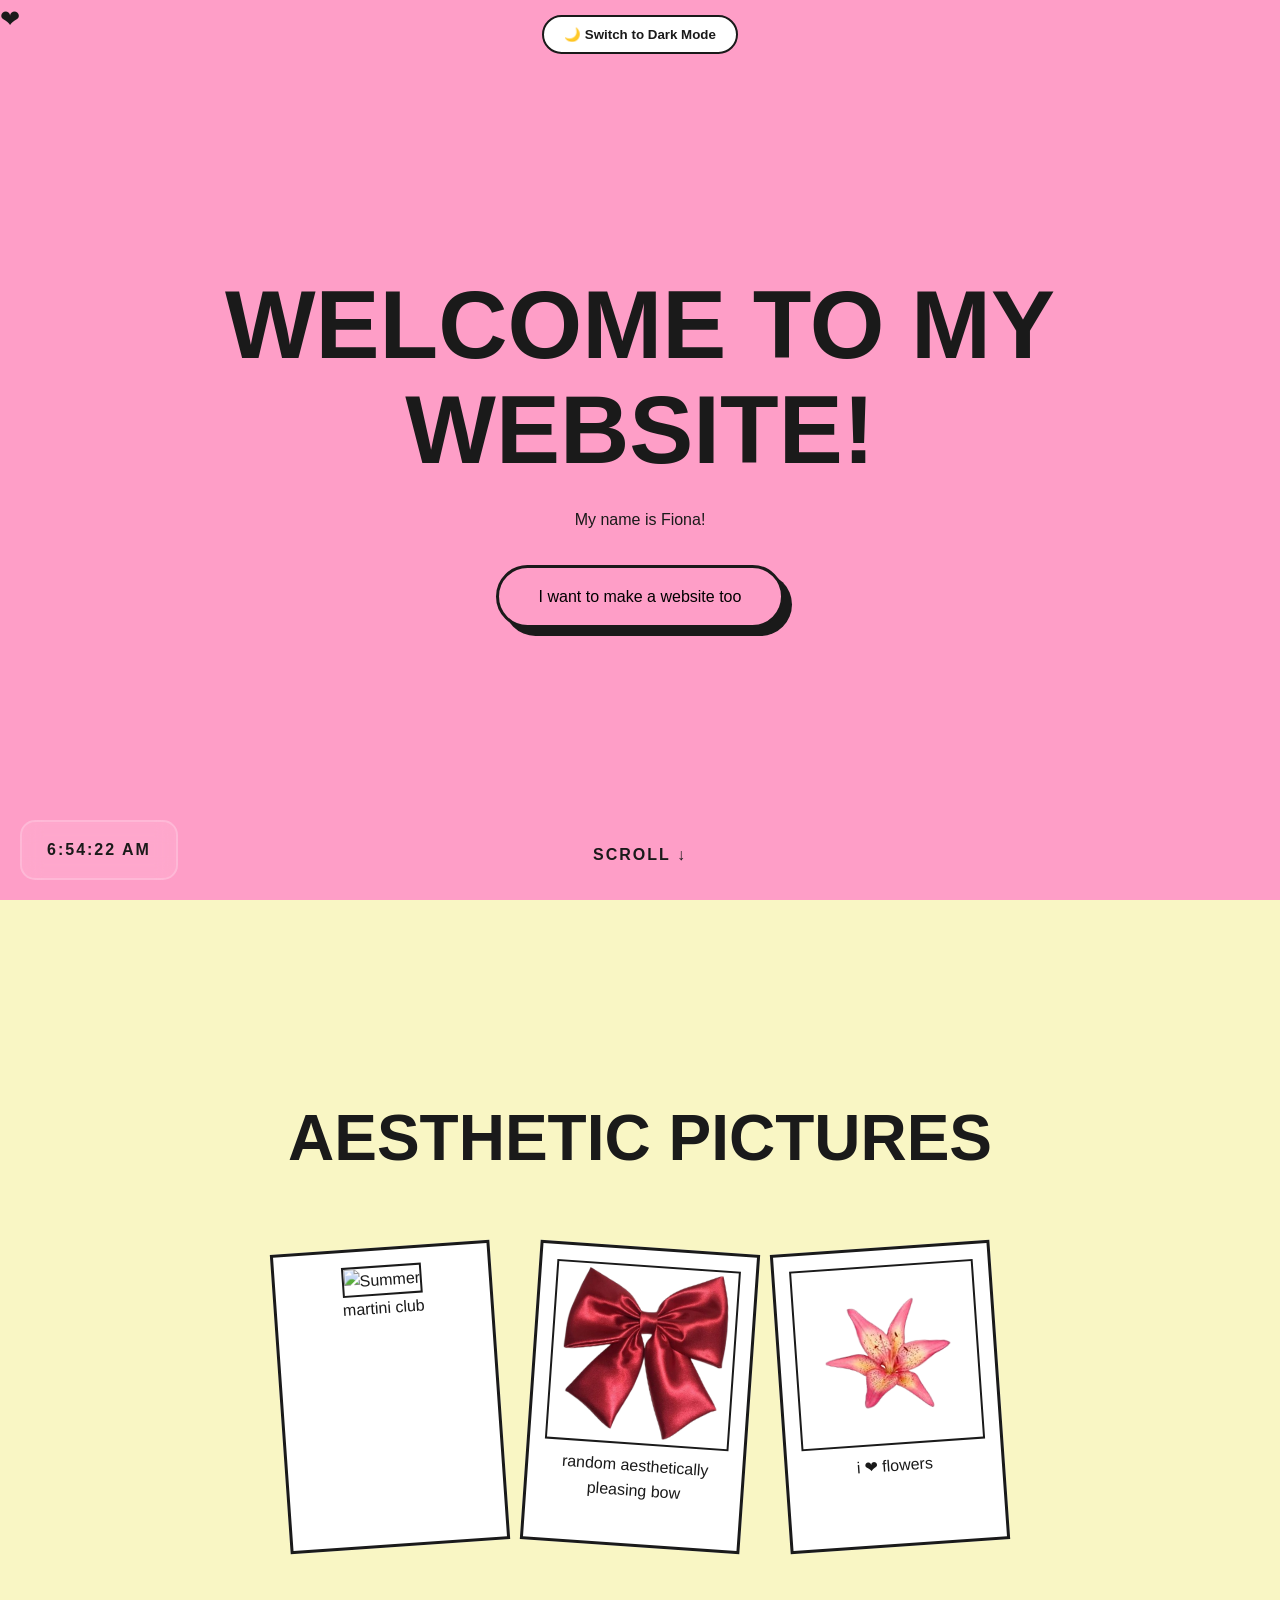
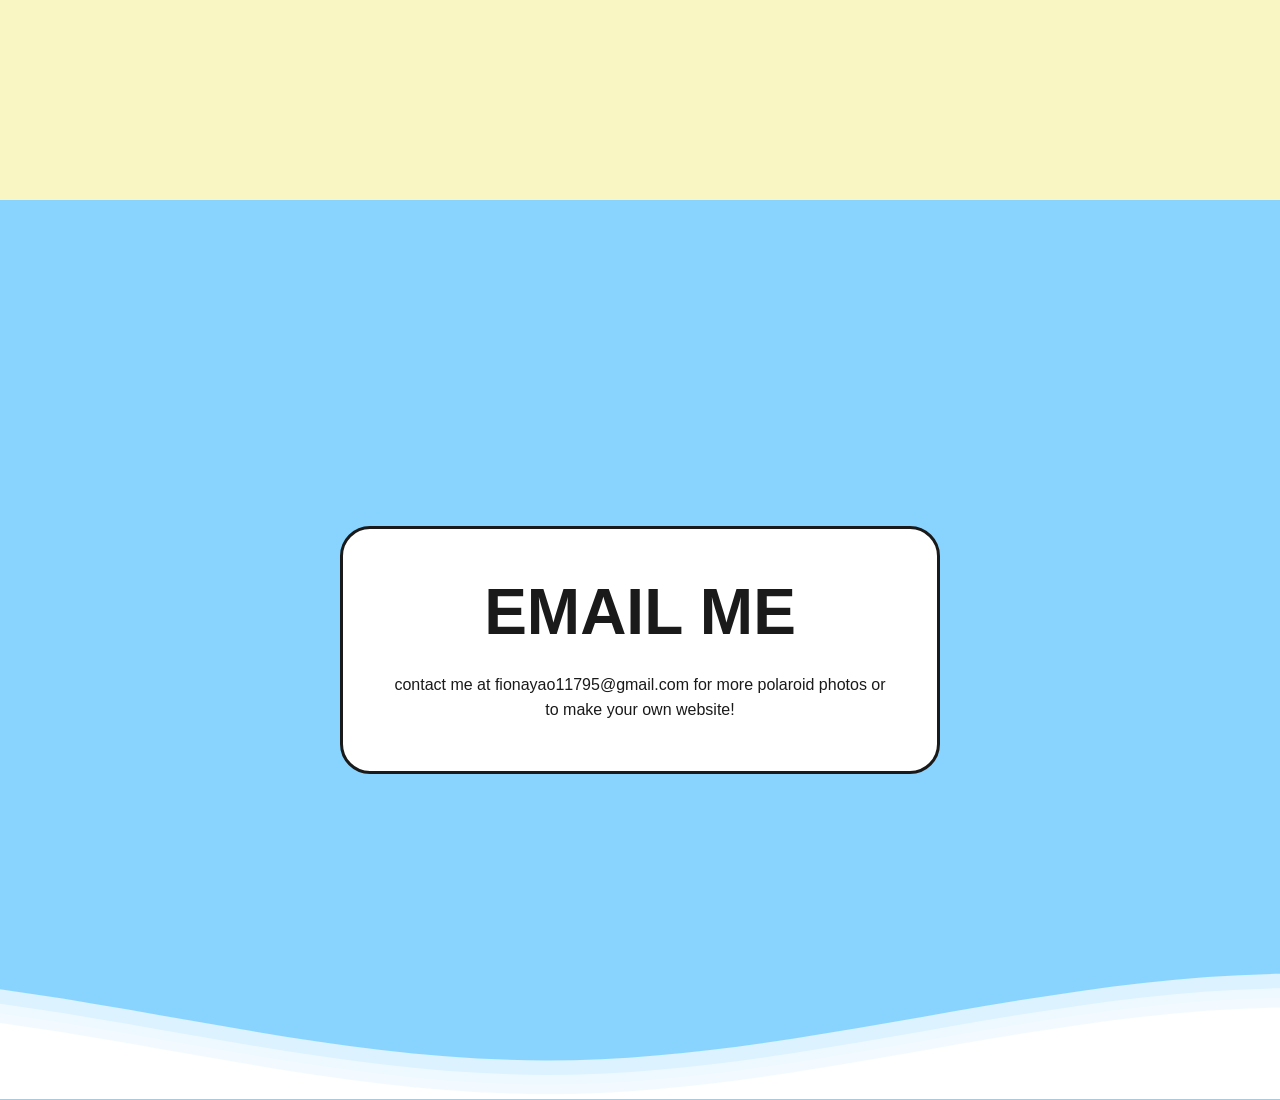
==== index.html @ d12f034b "Update index.html" ====
<!DOCTYPE html>
<html lang="en">
<head>
    <meta charset="UTF-8">
    <title>Fiona's Website</title>
    <link rel="stylesheet" href="style.css">
    <link rel="icon" type="image/png" href="red_bow_nobg.png">
    <style>
    </style>
</head>
<body>
    <div id="heart-cursor">❤︎</div>
    <div class="theme-switch-wrapper">
    <button id="theme-toggle" class="theme-btn">🌙 Switch to Dark Mode</button>
    </div>
    <div id="digital-clock" class="glass-widget">00:00:00</div>
    <section class="bg-pink">
        <h1>Welcome to my website!</h1>
        <p>My name is Fiona!</p>
        <a href="#next" class="btn" style="font-family: Verdana, Geneva, Tahoma, sans-serif;color: black;">I want to make a website too</a>
        <div class="scroll-hint">SCROLL ↓</div>
    </section>
    <section>
        <h2>aesthetic pictures</h2>
      <div class="gallery-container">
    <!-- Polaroid 1 -->
    <div class="polaroid tilt-left">
        <img src="martini.png" alt="Summer">
        <p class="caption">martini club</p>
    </div>

    <!-- Polaroid 2 -->
    <div class="polaroid tilt-right">
        <img src="red_bow_nobg.png" alt="Sky">
        <p class="caption">random aesthetically pleasing bow</p>
    </div>

    <!-- Polaroid 3 -->
    <div class="polaroid tilt-left">
        <img src="flower.png" alt="Blue">
        <p class="caption">i ❤︎ flowers</p>
    </div>
</div>
    </section>

    <section id="next" class="bg-sky">
        <div class="floating-box">
            <h2>Email me</h2>
            <p>contact me at fionayao11795@gmail.com for more polaroid photos or to make your own website!</p>
        </div>

        <div class="ocean">
  <svg class="waves" xmlns="http://www.w3.org" viewBox="0 24 150 28" preserveAspectRatio="none" shape-rendering="auto">
    <defs>
      <path id="gentle-wave" d="M-160 44c30 0 58-18 88-18s 58 18 88 18 58-18 88-18 58 18 88 18 v44h-352z" />
    </defs>
    <g class="parallax">
      <use href="#gentle-wave" x="48" y="0" fill="rgba(255,255,255,0.7" />
      <use href="#gentle-wave" x="48" y="3" fill="rgba(255,255,255,0.5)" />
      <use href="#gentle-wave" x="48" y="5" fill="rgba(255,255,255,0.3)" />
      <use href="#gentle-wave" x="48" y="7" fill="#fff" />
    </g>
  </svg>
</div>


    <script>
    const toggleBtn = document.getElementById('theme-toggle');
const body = document.body;

toggleBtn.addEventListener('click', () => {
    body.classList.toggle('dark-mode');
    
    // Update button text based on mode
    if (body.classList.contains('dark-mode')) {
        toggleBtn.innerText = "☀️ Switch to Light Mode";
    } else {
        toggleBtn.innerText = "🌙 Switch to Dark Mode";
    }
});
setInterval(() => {
    document.getElementById('digital-clock').innerText = new Date().toLocaleTimeString();
}, 1000);

const heart = document.getElementById('heart-cursor');

    document.addEventListener('mousemove', (e) => {
        // We subtract 12 (half of the 24px font size) to center it exactly
        heart.style.transform = `translate(${e.clientX - 12}px, ${e.clientY - 12}px)`;
    });

    // Optional: Make it react to buttons
    document.querySelectorAll('button, a, .btn').forEach(elem => {
        elem.addEventListener('mouseenter', () => heart.classList.add('heart-grow'));
        elem.addEventListener('mouseleave', () => heart.classList.remove('heart-grow'));
    });
    // Add this inside your existing <script>
document.querySelectorAll('.polaroid').forEach(item => {
    item.addEventListener('mouseenter', () => heart.style.fontSize = "40px");
    item.addEventListener('mouseleave', () => heart.style.fontSize = "24px");
});
    </script>
</body>
</html>
---- style.css ----
/* 1. FIXED FONT IMPORT */
@import url('https://fonts.googleapis.com');

/* 2. VARIABLES & DARK MODE LOGIC */
:root {
    --bg-color: #F9F6C4;
    --text-color: #1a1a1a;
    --card-bg: #ffffff;
    --pink-bg: #FE9EC7; /* Pink for Light Mode */
    --sky-bg: #89D4FF;
    --blue-bg: #44ACFF;
    --dark: #1a1a1a;
}

body.dark-mode {
    --bg-color: #1a1a1a;
    --text-color: #F9F6C4;
    --card-bg: #2d2d2d;
    --pink-bg: #8c4a65; /* Darker Pink for Dark Mode */
    --sky-bg: #3b5d70;  /* Darker Sky for Dark Mode */
    --blue-bg: #1e4a6e;
    --dark: #F9F6C4;
}


/* 3. RESET & BASE */
* {
    margin: 0;
    padding: 0;
    box-sizing: border-box;
}

html {
    scroll-behavior: smooth;
}

body {
    background-color: var(--bg-color);
    color: var(--text-color);
    font-family: 'DM Sans', sans-serif;
    line-height: 1.6;
    text-align: center;
    transition: background-color 0.3s, color 0.3s;
}

/* 4. THEME TOGGLE UI (Top of page)*/ 
.theme-switch-wrapper {
    position: fixed;
    top: 0;
    width: 100%;
    padding: 15px;
    z-index: 1000;
    display: flex;
    justify-content: center;
}

.theme-btn {
    padding: 10px 20px;
    cursor: pointer;
    border-radius: 50px;
    border: 2px solid var(--dark);
    background: var(--card-bg);
    color: var(--text-color);
    font-family: 'DM Sans', sans-serif;
    font-weight: bold;
    transition: 0.3s;
}

/* 5. HEADINGS */
h1, h2, h3 {
    font-family: 'Climate Crisis', sans-serif;
    text-transform: uppercase;
    color: var(--blue);
    margin-bottom: 1.5rem;
    line-height: 1.1;
}

h1 { font-size: clamp(3rem, 10vw, 6rem); }
h2 { font-size: clamp(2rem, 6vw, 4rem); color: var(--pink); }

/* 6. THE BUTTON (Your Original Styling) */
.btn {
    display: inline-block;
    margin-top: 2rem;
    padding: 1rem 2.5rem;
    font-family: 'Climate Crisis', sans-serif;
    background-color: var(--pink-bg);
    color: white;
    text-decoration: none;
    border-radius: 50px;
    border: 3px solid var(--dark); /* Linked to theme */
    box-shadow: 8px 8px 0px var(--dark); /* Linked to theme */
    transition: all 0.3s cubic-bezier(0.175, 0.885, 0.32, 1.275);
    cursor: pointer;
}

.btn:hover {
    transform: scale(1.1) rotate(-3deg);
    background-color: var(--sky-bg);
    box-shadow: 12px 12px 0px var(--dark);
    color: var(--text-color);
}

/* 7. LAYOUT & EFFECTS */
section {
    min-height: 100vh;
    display: flex;
    flex-direction: column;
    justify-content: center;
    align-items: center;
    padding: 2rem;
    position: relative;
    background-color: var(--bg-color); /* Default */
    transition: background-color 0.3s;
}

/* Specific Section Colors that respond to Dark Mode */
.bg-pink { background-color: var(--pink-bg); }
.bg-sky  { background-color: var(--sky-bg); }
.bg-blue { background-color: var(--blue-bg); color: white; }
@keyframes float {
    0%, 100% { transform: translateY(0px); }
    50% { transform: translateY(-20px); }
}

.floating-box {
    background: var(--card-bg);
    padding: 3rem;
    border-radius: 30px;
    box-shadow: 20px 20px 0px var(--blue);
    border: 3px solid var(--dark);
    max-width: 600px;
    animation: float 4s ease-in-out infinite;
}

.scroll-hint {
    position: absolute;
    bottom: 2rem;
    font-family: 'DM Sans', sans-serif;
    font-weight: 900;
    letter-spacing: 2px;
    color: var(--text-color);
    animation: bounce 2s infinite;
}

@keyframes bounce {
    0%, 20%, 50%, 80%, 100% { transform: translateY(0); }
    40% { transform: translateY(-10px); }
}

/* Container for the waves */
.ocean {
  width: 100%;
  position: absolute;
  bottom: 0;
  left: 0;
  background: transparent;
}

.waves {
  position: relative;
  width: 100%;
  height: 15vh; /* Height of the wave line */
  margin-bottom: -7px; /* Fixes tiny gaps at the bottom */
  min-height: 100px;
  max-height: 150px;
}

/* Animation for the wave layers */
.parallax > use {
  animation: move-forever 25s cubic-bezier(.55,.5,.45,.5) infinite;
}

/* Different speeds for each layer */
.parallax > use:nth-child(1) { animation-delay: -2s; animation-duration: 7s; }
.parallax > use:nth-child(2) { animation-delay: -3s; animation-duration: 10s; }
.parallax > use:nth-child(3) { animation-delay: -4s; animation-duration: 13s; }
.parallax > use:nth-child(4) { animation-delay: -5s; animation-duration: 20s; }

@keyframes move-forever {
  0% { transform: translate3d(-90px, 0, 0); }
  100% { transform: translate3d(85px, 0, 0); }
}

/* DARK MODE FIX: Make the water match your theme background */
body.dark-mode .parallax > use:nth-child(4) {
  fill: var(--bg-color); /* The solid bottom wave matches the background */
}
body.dark-mode .parallax > use:nth-child(1),
body.dark-mode .parallax > use:nth-child(2),
body.dark-mode .parallax > use:nth-child(3) {
  fill: rgba(255, 255, 255, 0.1); /* Subtle highlights in dark mode */
}

/* This container must wrap your whole page content or be a sibling to your sections */
.scroll-track {
    position: absolute;
    top: 0;
    right: 30px; /* Distance from the right edge */
    height: 100%; /* Matches total height of all sections */
    width: 60px;
    pointer-events: none; /* Allows clicking things behind the track */
}
@keyframes glow-pulse {
    0% { text-shadow: 0 0 5px var(--glow-color); }
    50% { text-shadow: 0 0 20px var(--glow-color), 0 0 30px var(--glow-color); }
    100% { text-shadow: 0 0 5px var(--glow-color); }
}
.glass-widget {
    position: fixed;
    bottom: 20px;
    left: 20px;
    padding: 15px 25px;
    background: rgba(255, 255, 255, 0.1);
    backdrop-filter: blur(10px);
    border: 2px solid rgba(255, 255, 255, 0.2);
    border-radius: 15px;
    font-family: 'DM Sans', sans-serif;
    font-weight: bold;
    color: var(--text-color);
    letter-spacing: 2px;
    z-index: 1000;
}

#heart-cursor {
    position: fixed;
    top: 0;
    left: 0;
    font-size: 24px; /* Adjust size here */
    pointer-events: none; /* Crucial: allows clicking through the heart */
    z-index: 999999;
    user-select: none;
    /* This makes the movement feel "buttery" smooth */
    transition: transform 0.1s linear; 
    display: flex;
    justify-content: center;
    align-items: center;
}

/* Optional: Make the heart grow when hovering over any button or link */
.heart-grow {
    transform: scale(2);
    filter: drop-shadow(0 0 10px var(--pink));
}

/* Container to align them side-by-side */
.gallery-container {
    display: flex;
    flex-wrap: wrap; /* Allows them to wrap to the next line on mobile */
    justify-content: center;
    gap: 30px; /* Space between photos */
    padding: 50px;
}

.polaroid {
    background: white;
    padding: 15px 15px 40px 15px;
    border: 3px solid var(--dark);
    box-shadow: 10px 10px 0px var(--pink);
    transition: 0.3s cubic-bezier(0.175, 0.885, 0.32, 1.275);
    width: 220px; /* Adjusted size to fit more */
}

/* Different tilts for variety */
.tilt-left { transform: rotate(-4deg); }
.tilt-right { transform: rotate(4deg); }

.polaroid:hover {
    transform: rotate(0deg) scale(1.1); /* Straightens and grows */
    box-shadow: 15px 15px 0px var(--sky);
    z-index: 10; /* Brings the hovered one to the front */
}

.polaroid img { 
    width: 100%; 
    height: 180px; 
    object-fit: cover; /* Keeps images from looking squished */
    border: 2px solid var(--dark); 
}
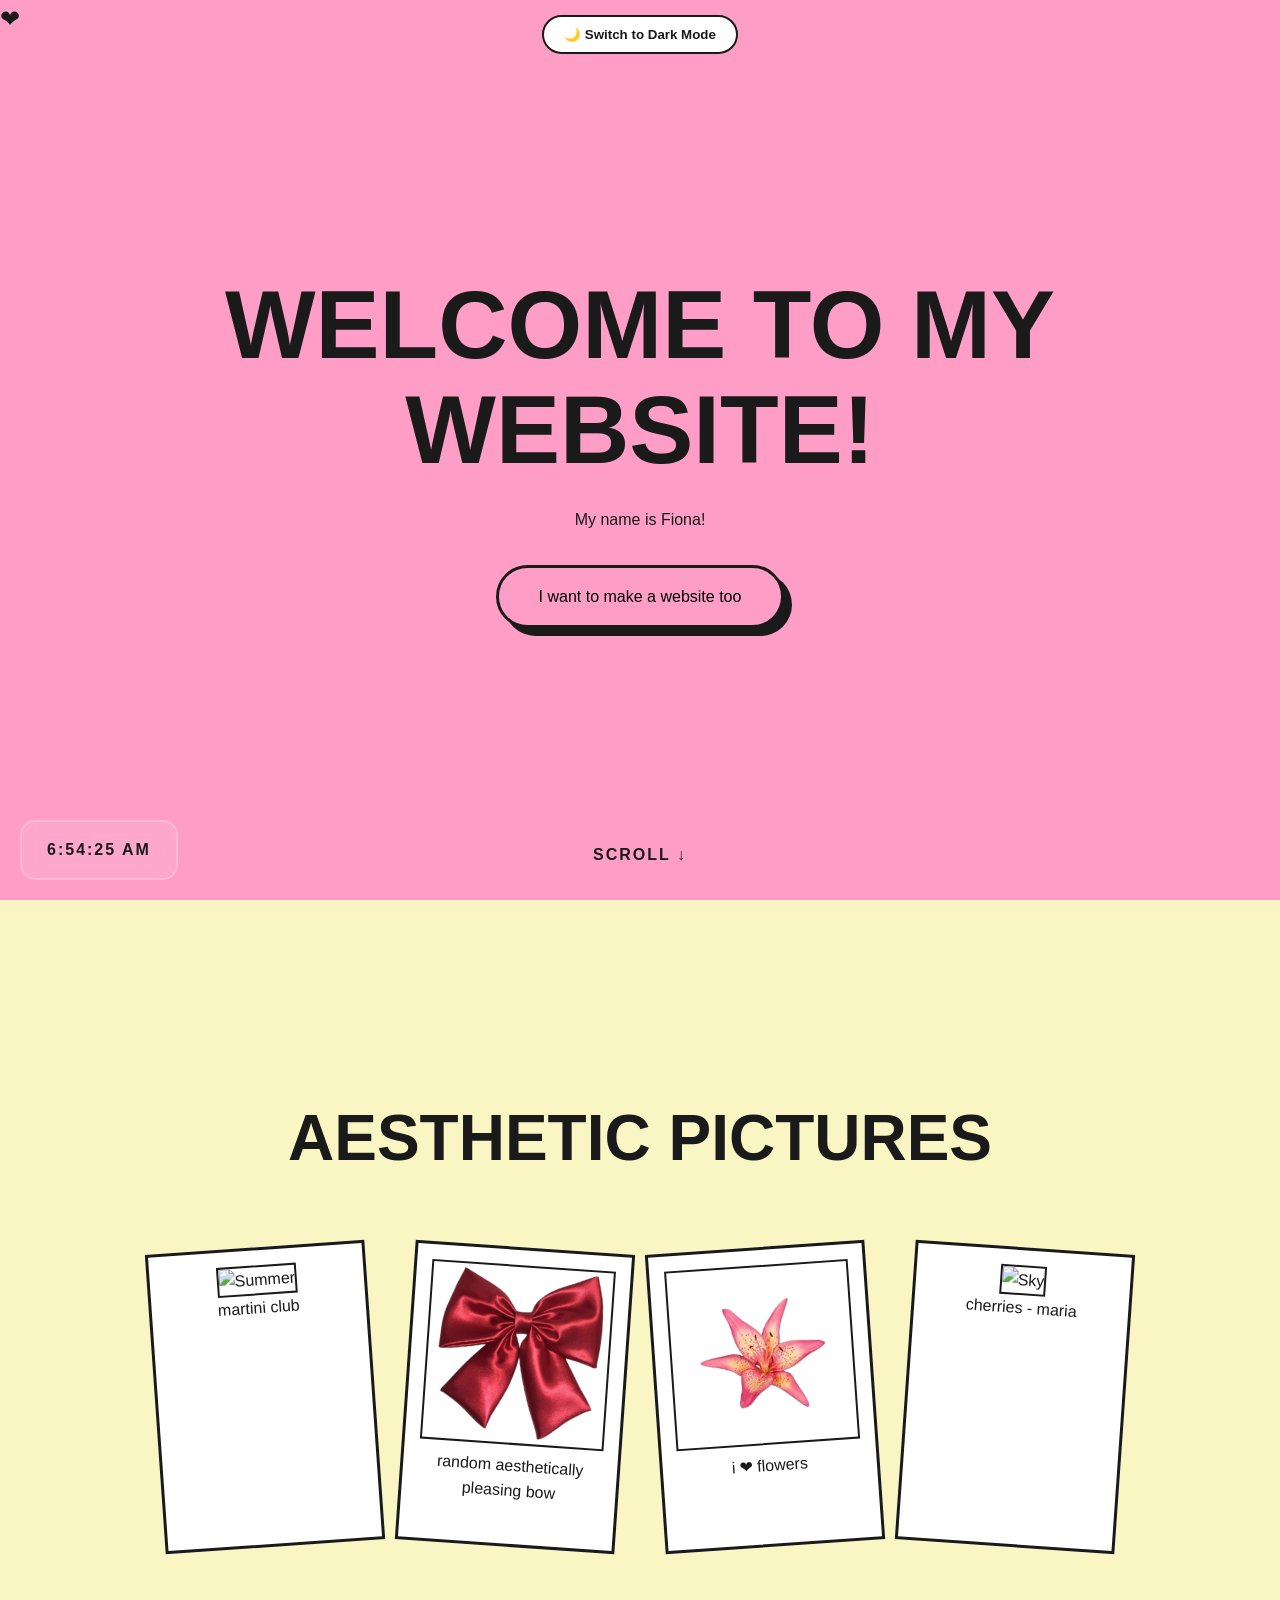
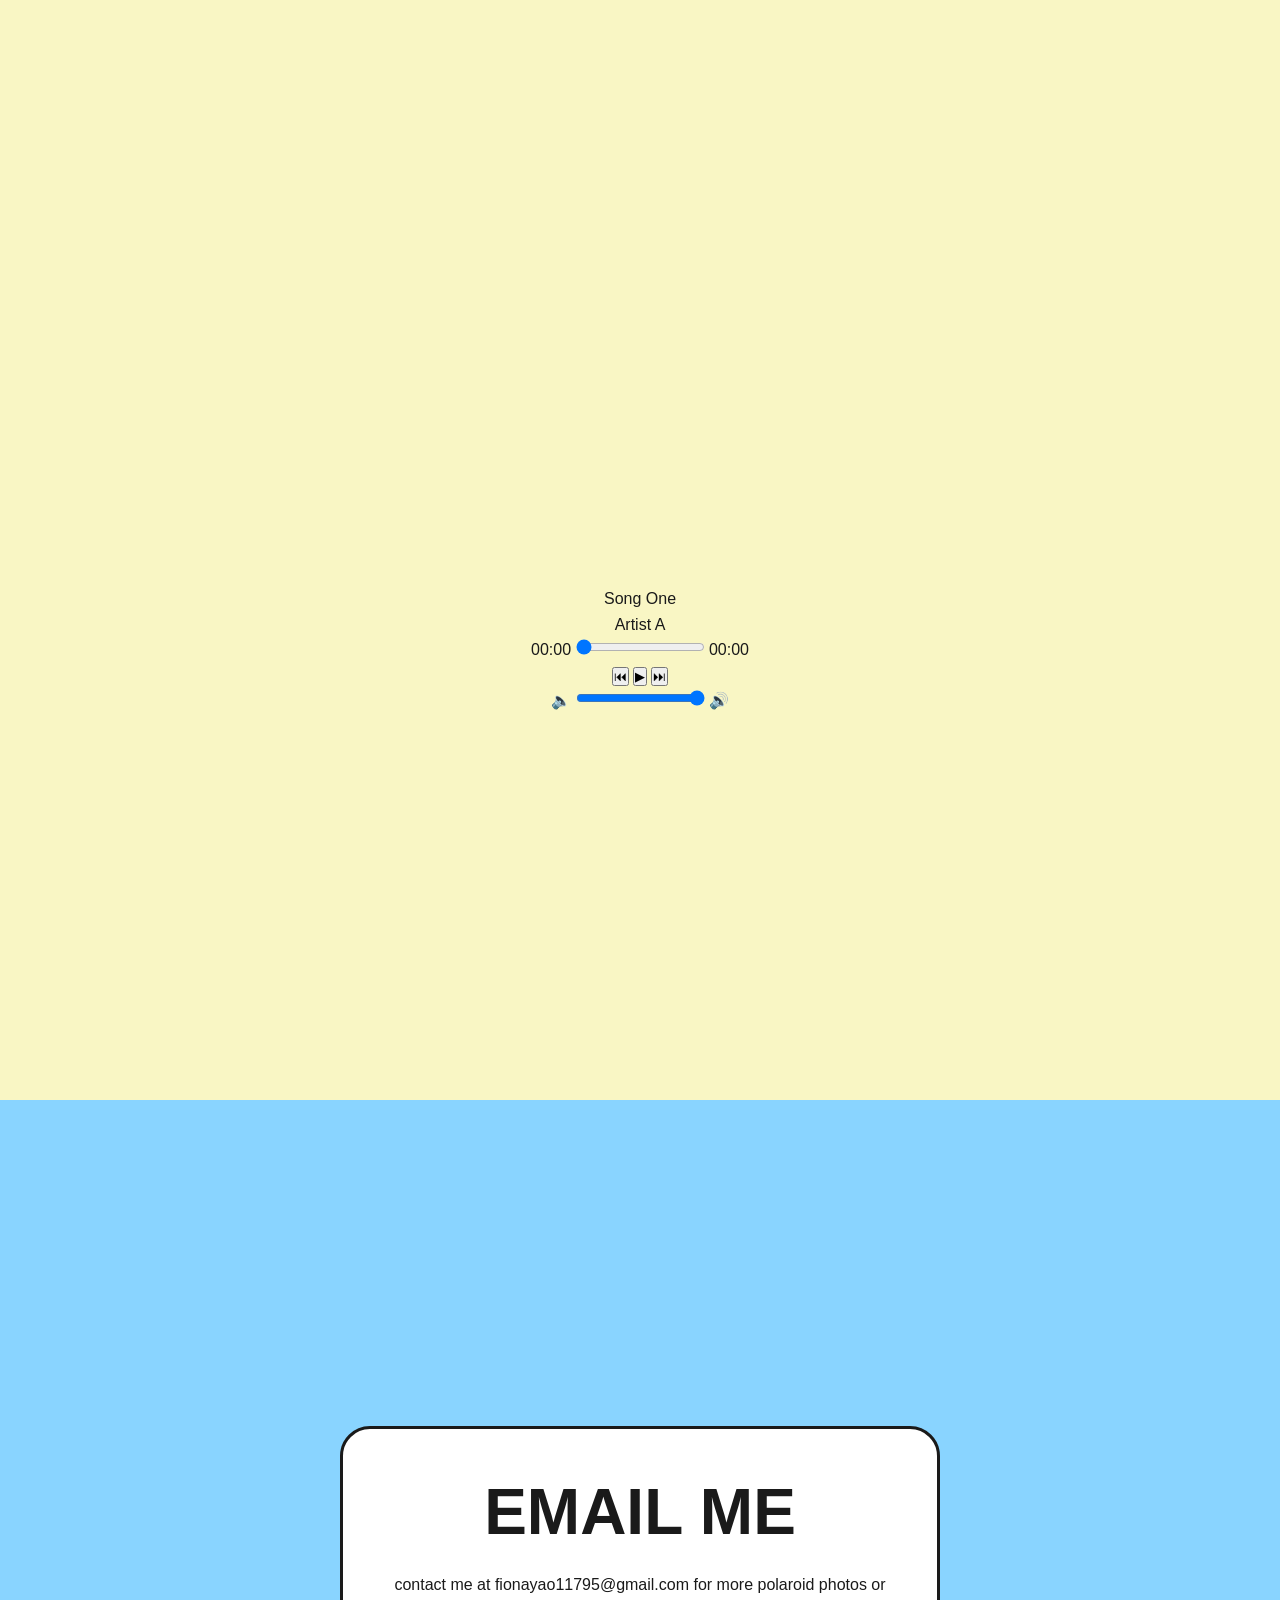
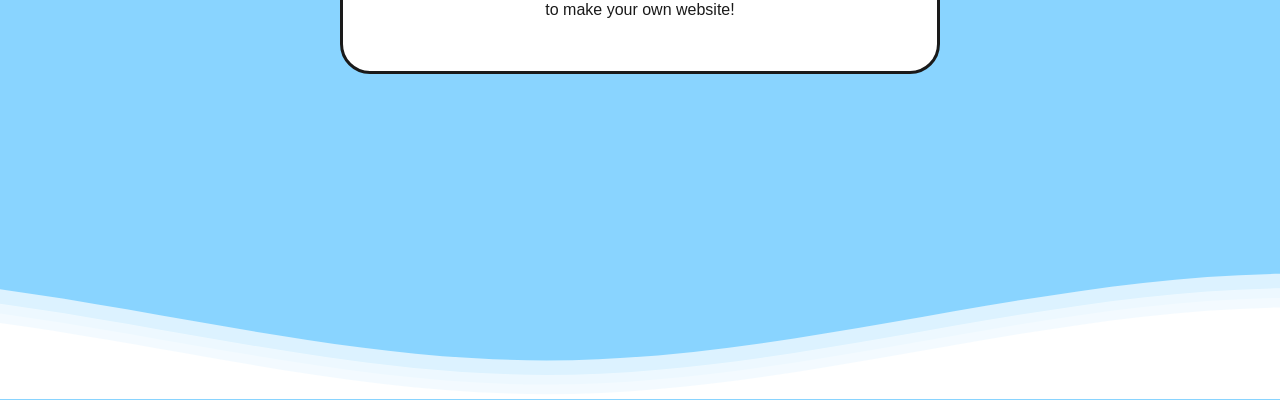
==== commit aa8096cd: "Update index.html" ====
--- a/index.html
+++ b/index.html
@@ -40,7 +40,49 @@
         <img src="flower.png" alt="Blue">
         <p class="caption">i ❤︎ flowers</p>
     </div>
+
+    <!-- Polaroid 4 -->
+    <div class="polaroid tilt-right">
+        <img src="fourcherries_maria_nobg.png" alt="Sky">
+        <p class="caption">cherries - maria</p>
+    </div>
+
 </div>
+    </section>
+
+    <section>
+        <div class="mp3-player">
+  <!-- Track Info -->
+  <div class="details">
+    <div class="track-art"></div>
+    <div class="track-name">Fame Is A Gun</div>
+    <div class="track-artist">Addison Rae</div>
+  </div>
+
+  <!-- Progress Bar & Time -->
+  <div class="slider-container">
+    <span id="current-time">00:00</span>
+    <input type="range" id="seek-slider" min="0" max="100" value="0">
+    <span id="duration-time">00:00</span>
+  </div>
+
+  <!-- Controls -->
+  <div class="buttons">
+    <button id="prev-btn">⏮</button>
+    <button id="playpause-btn">▶</button>
+    <button id="next-btn">⏭</button>
+  </div>
+
+  <!-- Volume -->
+  <div class="volume-container">
+    <span>🔈</span>
+    <input type="range" id="volume-slider" min="0" max="100" value="100">
+    <span>🔊</span>
+  </div>
+
+  <audio id="main-audio" src="your-song.mp3"></audio>
+</div>
+
     </section>
 
     <section id="next" class="bg-sky">
@@ -99,6 +141,66 @@
     item.addEventListener('mouseenter', () => heart.style.fontSize = "40px");
     item.addEventListener('mouseleave', () => heart.style.fontSize = "24px");
 });
+   const audio = document.getElementById('main-audio');
+const playBtn = document.getElementById('playpause-btn');
+const nextBtn = document.getElementById('next-btn');
+const prevBtn = document.getElementById('prev-btn');
+const trackName = document.querySelector('.track-name');
+const trackArtist = document.querySelector('.track-artist');
+
+// 1. Your list of songs
+const songs = [
+  { name: "Song One", artist: "Artist A", src: "Addison Rae Fame is a Gun (1).mp3" },
+  { name: "Song Two", artist: "Artist B", src: "Beyonce - Diva.mp3" },
+  { name: "Song Three", artist: "Artist C", src: "Breakin Dishes - Rihanna.mp3" }
+];
+
+let songIndex = 0; // Current song tracking
+
+// 2. Function to update the player info
+function loadSong(song) {
+  trackName.innerText = song.name;
+  trackArtist.innerText = song.artist;
+  audio.src = song.src;
+}
+
+// Initialize first song
+loadSong(songs[songIndex]);
+
+// 3. Play/Pause Logic
+playBtn.addEventListener('click', () => {
+  if (audio.paused) {
+    audio.play();
+    playBtn.textContent = '⏸';
+  } else {
+    audio.pause();
+    playBtn.textContent = '▶';
+  }
+});
+
+// 4. Next Song Logic
+nextBtn.addEventListener('click', () => {
+  songIndex++;
+  if (songIndex > songs.length - 1) songIndex = 0; // Loop to start
+  loadSong(songs[songIndex]);
+  audio.play();
+  playBtn.textContent = '⏸';
+});
+
+// 5. Previous Song Logic
+prevBtn.addEventListener('click', () => {
+  songIndex--;
+  if (songIndex < 0) songIndex = songs.length - 1; // Loop to end
+  loadSong(songs[songIndex]);
+  audio.play();
+  playBtn.textContent = '⏸';
+});
+
+// 6. AUTO-PLAY NEXT (Optional but recommended)
+audio.onended = () => {
+  nextBtn.click(); // Just simulates a click on the "next" button
+};
+
     </script>
 </body>
 </html>
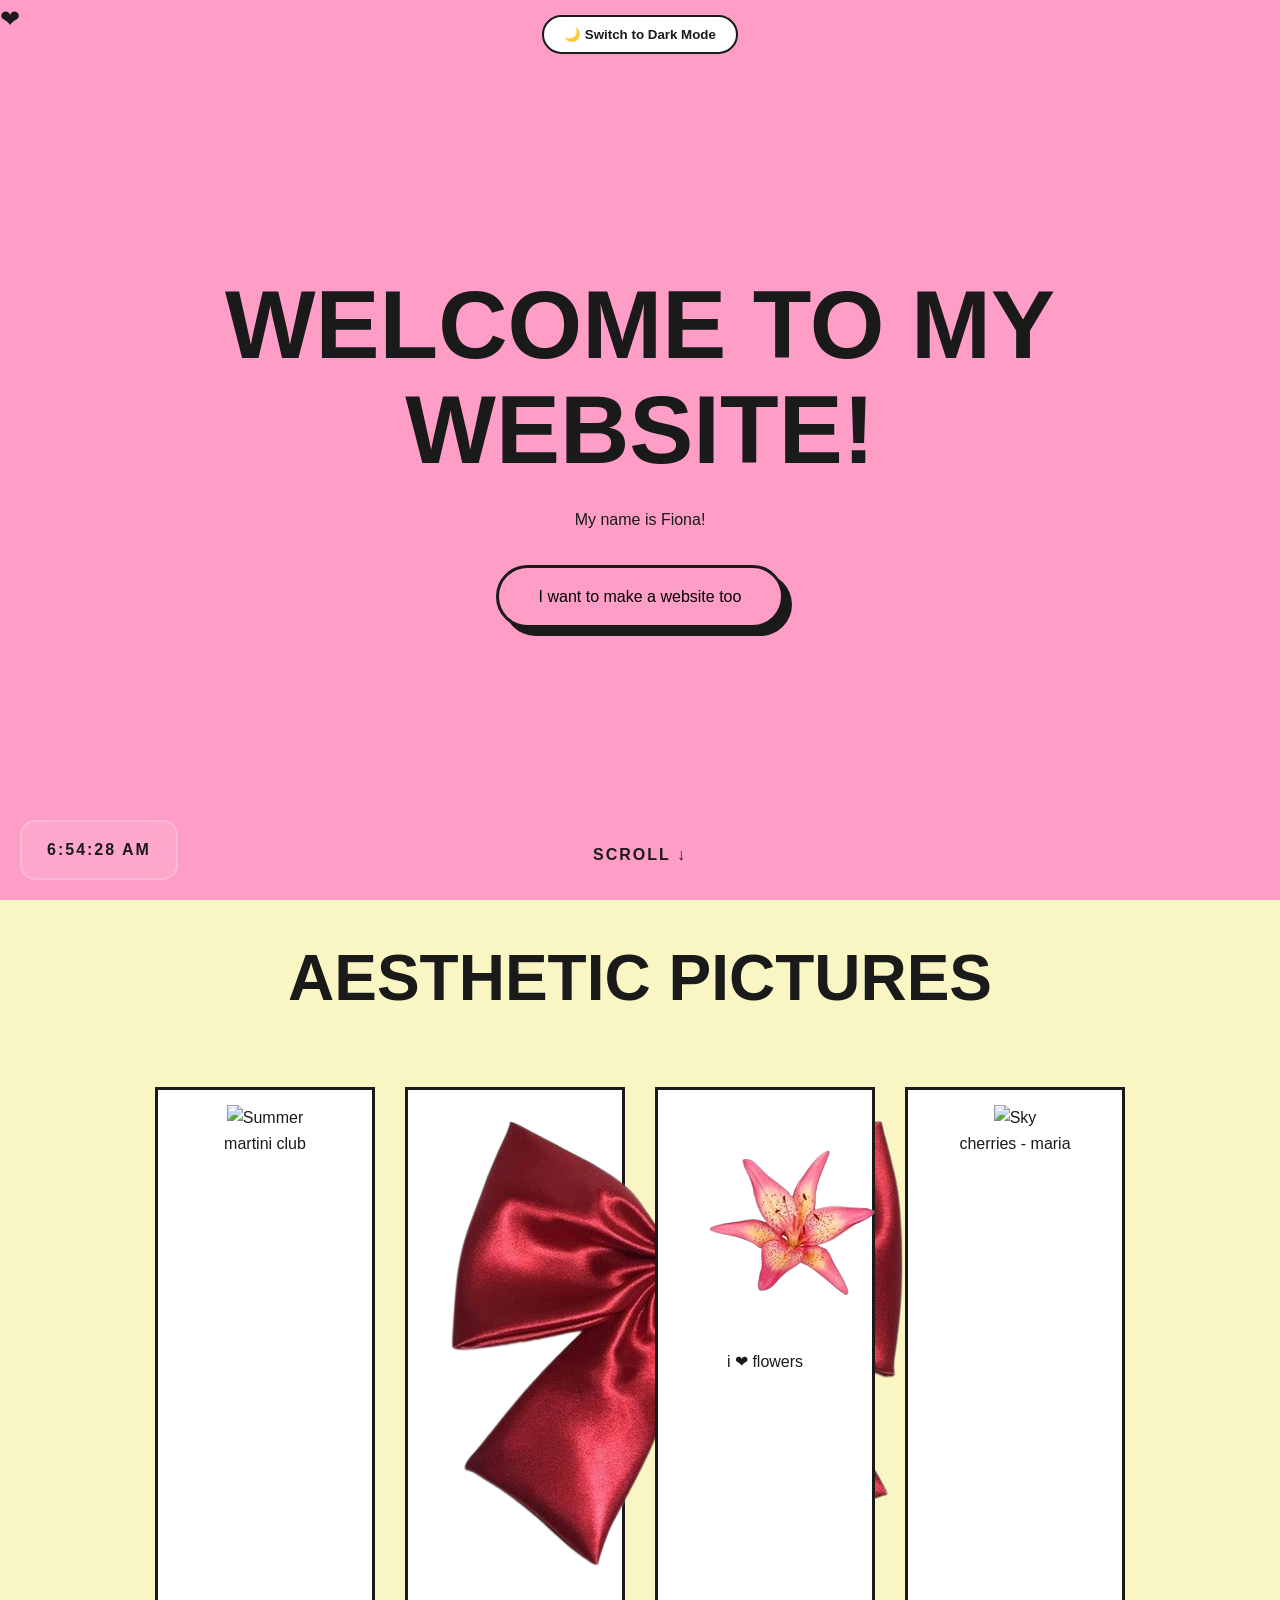
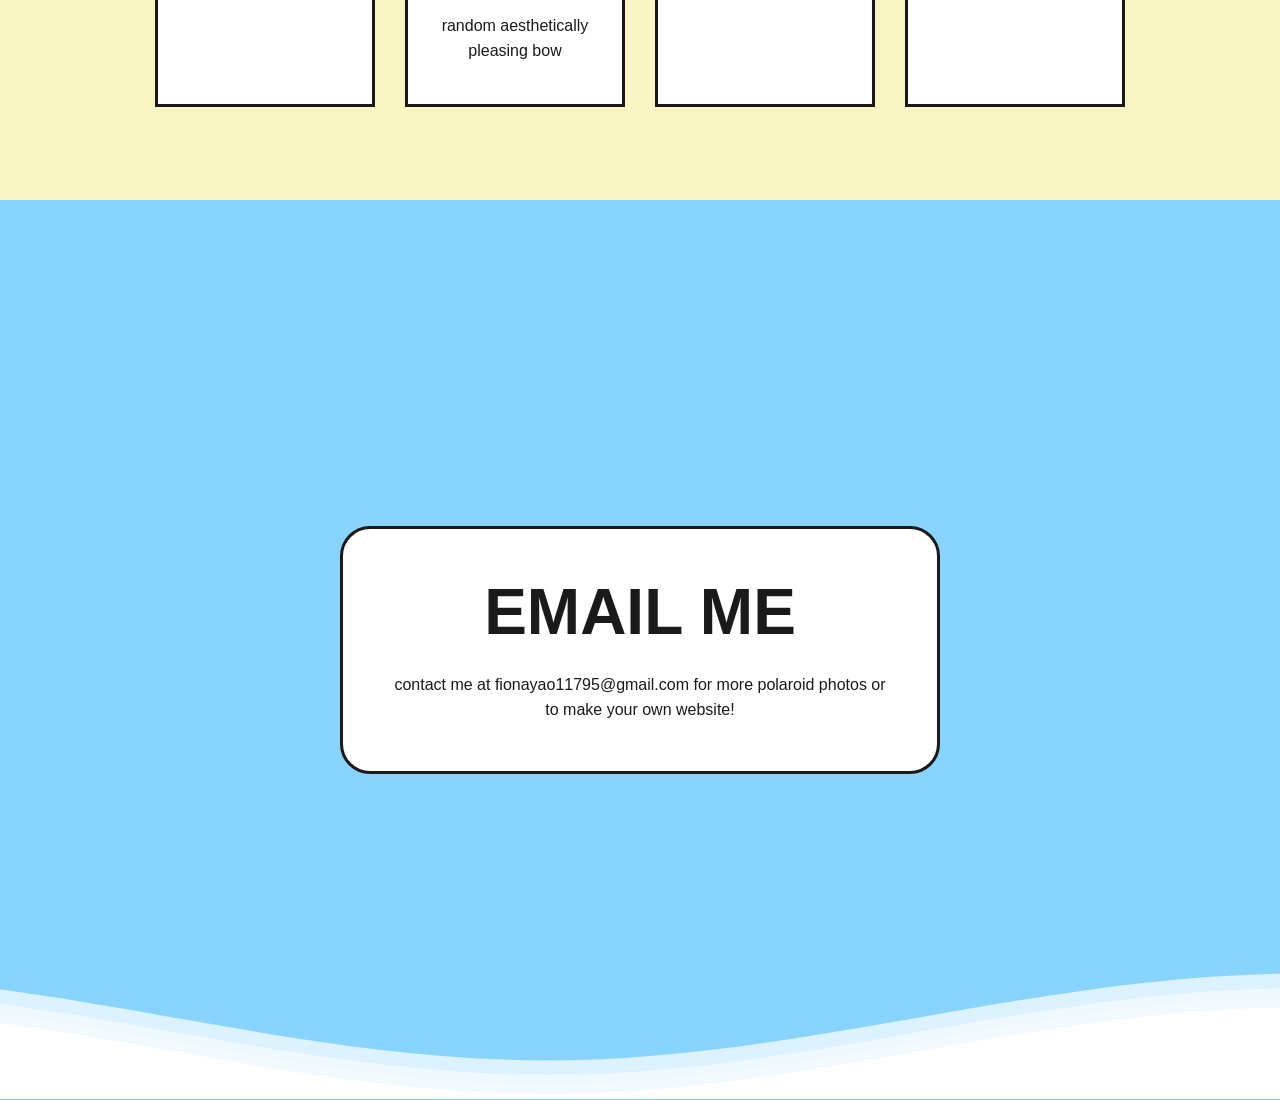
==== commit aefbde4a: "Update index.html" ====
--- a/index.html
+++ b/index.html
@@ -48,41 +48,6 @@
     </div>
 
 </div>
-    </section>
-
-    <section>
-        <div class="mp3-player">
-  <!-- Track Info -->
-  <div class="details">
-    <div class="track-art"></div>
-    <div class="track-name">Fame Is A Gun</div>
-    <div class="track-artist">Addison Rae</div>
-  </div>
-
-  <!-- Progress Bar & Time -->
-  <div class="slider-container">
-    <span id="current-time">00:00</span>
-    <input type="range" id="seek-slider" min="0" max="100" value="0">
-    <span id="duration-time">00:00</span>
-  </div>
-
-  <!-- Controls -->
-  <div class="buttons">
-    <button id="prev-btn">⏮</button>
-    <button id="playpause-btn">▶</button>
-    <button id="next-btn">⏭</button>
-  </div>
-
-  <!-- Volume -->
-  <div class="volume-container">
-    <span>🔈</span>
-    <input type="range" id="volume-slider" min="0" max="100" value="100">
-    <span>🔊</span>
-  </div>
-
-  <audio id="main-audio" src="your-song.mp3"></audio>
-</div>
-
     </section>
 
     <section id="next" class="bg-sky">
@@ -141,66 +106,6 @@
     item.addEventListener('mouseenter', () => heart.style.fontSize = "40px");
     item.addEventListener('mouseleave', () => heart.style.fontSize = "24px");
 });
-   const audio = document.getElementById('main-audio');
-const playBtn = document.getElementById('playpause-btn');
-const nextBtn = document.getElementById('next-btn');
-const prevBtn = document.getElementById('prev-btn');
-const trackName = document.querySelector('.track-name');
-const trackArtist = document.querySelector('.track-artist');
-
-// 1. Your list of songs
-const songs = [
-  { name: "Song One", artist: "Artist A", src: "Addison Rae Fame is a Gun (1).mp3" },
-  { name: "Song Two", artist: "Artist B", src: "Beyonce - Diva.mp3" },
-  { name: "Song Three", artist: "Artist C", src: "Breakin Dishes - Rihanna.mp3" }
-];
-
-let songIndex = 0; // Current song tracking
-
-// 2. Function to update the player info
-function loadSong(song) {
-  trackName.innerText = song.name;
-  trackArtist.innerText = song.artist;
-  audio.src = song.src;
-}
-
-// Initialize first song
-loadSong(songs[songIndex]);
-
-// 3. Play/Pause Logic
-playBtn.addEventListener('click', () => {
-  if (audio.paused) {
-    audio.play();
-    playBtn.textContent = '⏸';
-  } else {
-    audio.pause();
-    playBtn.textContent = '▶';
-  }
-});
-
-// 4. Next Song Logic
-nextBtn.addEventListener('click', () => {
-  songIndex++;
-  if (songIndex > songs.length - 1) songIndex = 0; // Loop to start
-  loadSong(songs[songIndex]);
-  audio.play();
-  playBtn.textContent = '⏸';
-});
-
-// 5. Previous Song Logic
-prevBtn.addEventListener('click', () => {
-  songIndex--;
-  if (songIndex < 0) songIndex = songs.length - 1; // Loop to end
-  loadSong(songs[songIndex]);
-  audio.play();
-  playBtn.textContent = '⏸';
-});
-
-// 6. AUTO-PLAY NEXT (Optional but recommended)
-audio.onended = () => {
-  nextBtn.click(); // Just simulates a click on the "next" button
-};
-
     </script>
 </body>
 </html>
--- a/style.css
+++ b/style.css
@@ -261,19 +261,18 @@
     width: 220px; /* Adjusted size to fit more */
 }
 
-/* Different tilts for variety */
-.tilt-left { transform: rotate(-4deg); }
-.tilt-right { transform: rotate(4deg); }
-
-.polaroid:hover {
-    transform: rotate(0deg) scale(1.1); /* Straightens and grows */
-    box-shadow: 15px 15px 0px var(--sky);
-    z-index: 10; /* Brings the hovered one to the front */
-}
-
-.polaroid img { 
-    width: 100%; 
-    height: 180px; 
-    object-fit: cover; /* Keeps images from looking squished */
-    border: 2px solid var(--dark); 
-}+.glass-announcement {
+  /* ... keep your existing styles ... */
+  transform-style: preserve-3d; /* Required for the 3D pop effect */
+  perspective: 1000px;
+}
+
+/* This makes the text "pop out" from the glass when tilting */
+.announcement-content {
+  transform: translateZ(50px); 
+}
+
+/* Optional: Make the glare follow the mouse smoothly */
+.js-tilt-glare {
+  border-radius: 25px; /* Match your container's roundness */
+}
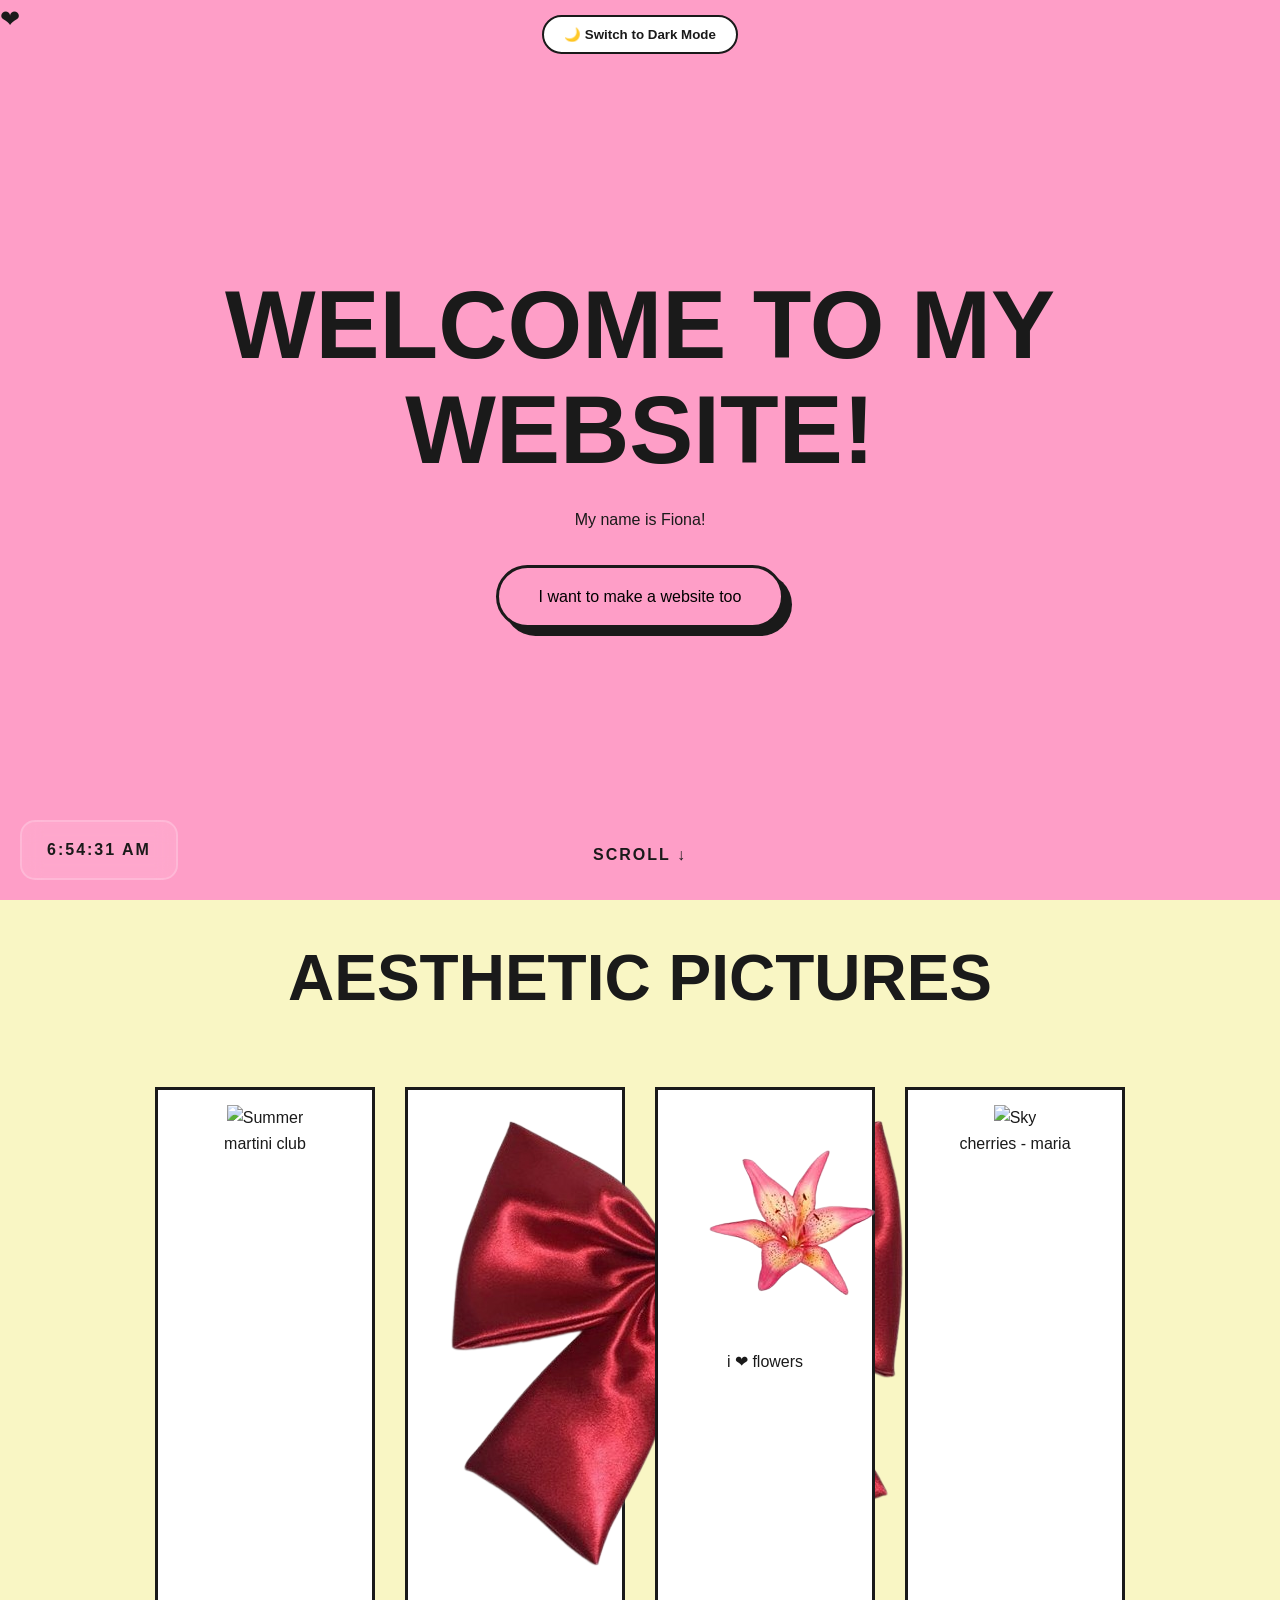
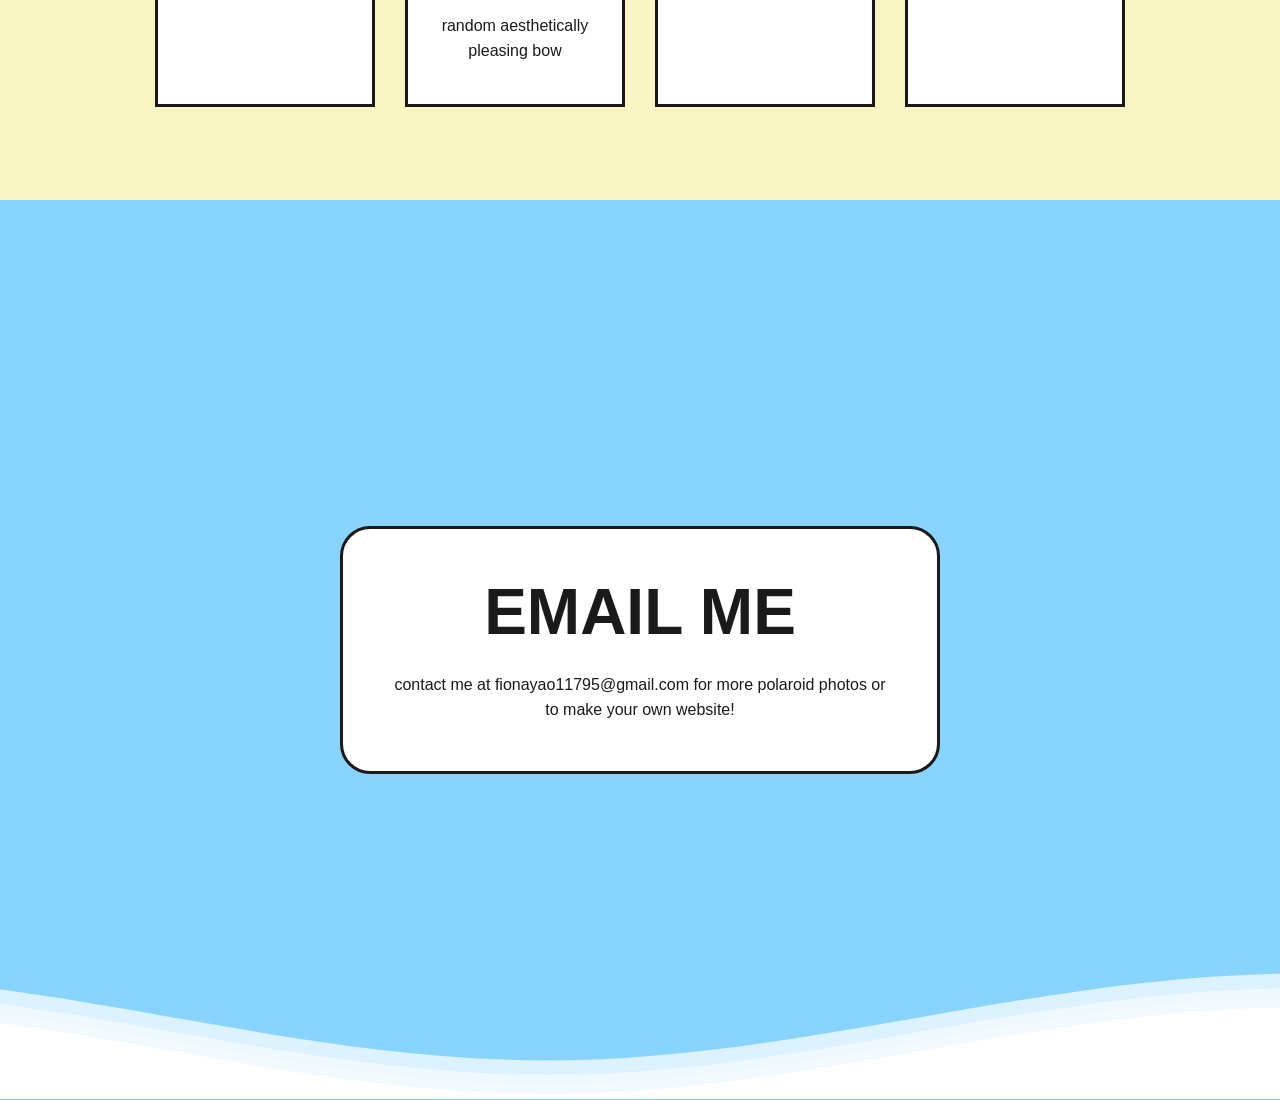
==== commit 6a7571e7: "Update index.html" ====
--- a/index.html
+++ b/index.html
@@ -43,7 +43,7 @@
 
     <!-- Polaroid 4 -->
     <div class="polaroid tilt-right">
-        <img src="fourcherries_maria_nobg.png" alt="Sky">
+        <img src="fourcherries_maria.png" alt="Sky">
         <p class="caption">cherries - maria</p>
     </div>
 
@@ -77,7 +77,7 @@
 
 toggleBtn.addEventListener('click', () => {
     body.classList.toggle('dark-mode');
-    
+
     // Update button text based on mode
     if (body.classList.contains('dark-mode')) {
         toggleBtn.innerText = "☀️ Switch to Light Mode";
--- a/style.css
+++ b/style.css
@@ -260,19 +260,3 @@
     transition: 0.3s cubic-bezier(0.175, 0.885, 0.32, 1.275);
     width: 220px; /* Adjusted size to fit more */
 }
-
-.glass-announcement {
-  /* ... keep your existing styles ... */
-  transform-style: preserve-3d; /* Required for the 3D pop effect */
-  perspective: 1000px;
-}
-
-/* This makes the text "pop out" from the glass when tilting */
-.announcement-content {
-  transform: translateZ(50px); 
-}
-
-/* Optional: Make the glare follow the mouse smoothly */
-.js-tilt-glare {
-  border-radius: 25px; /* Match your container's roundness */
-}
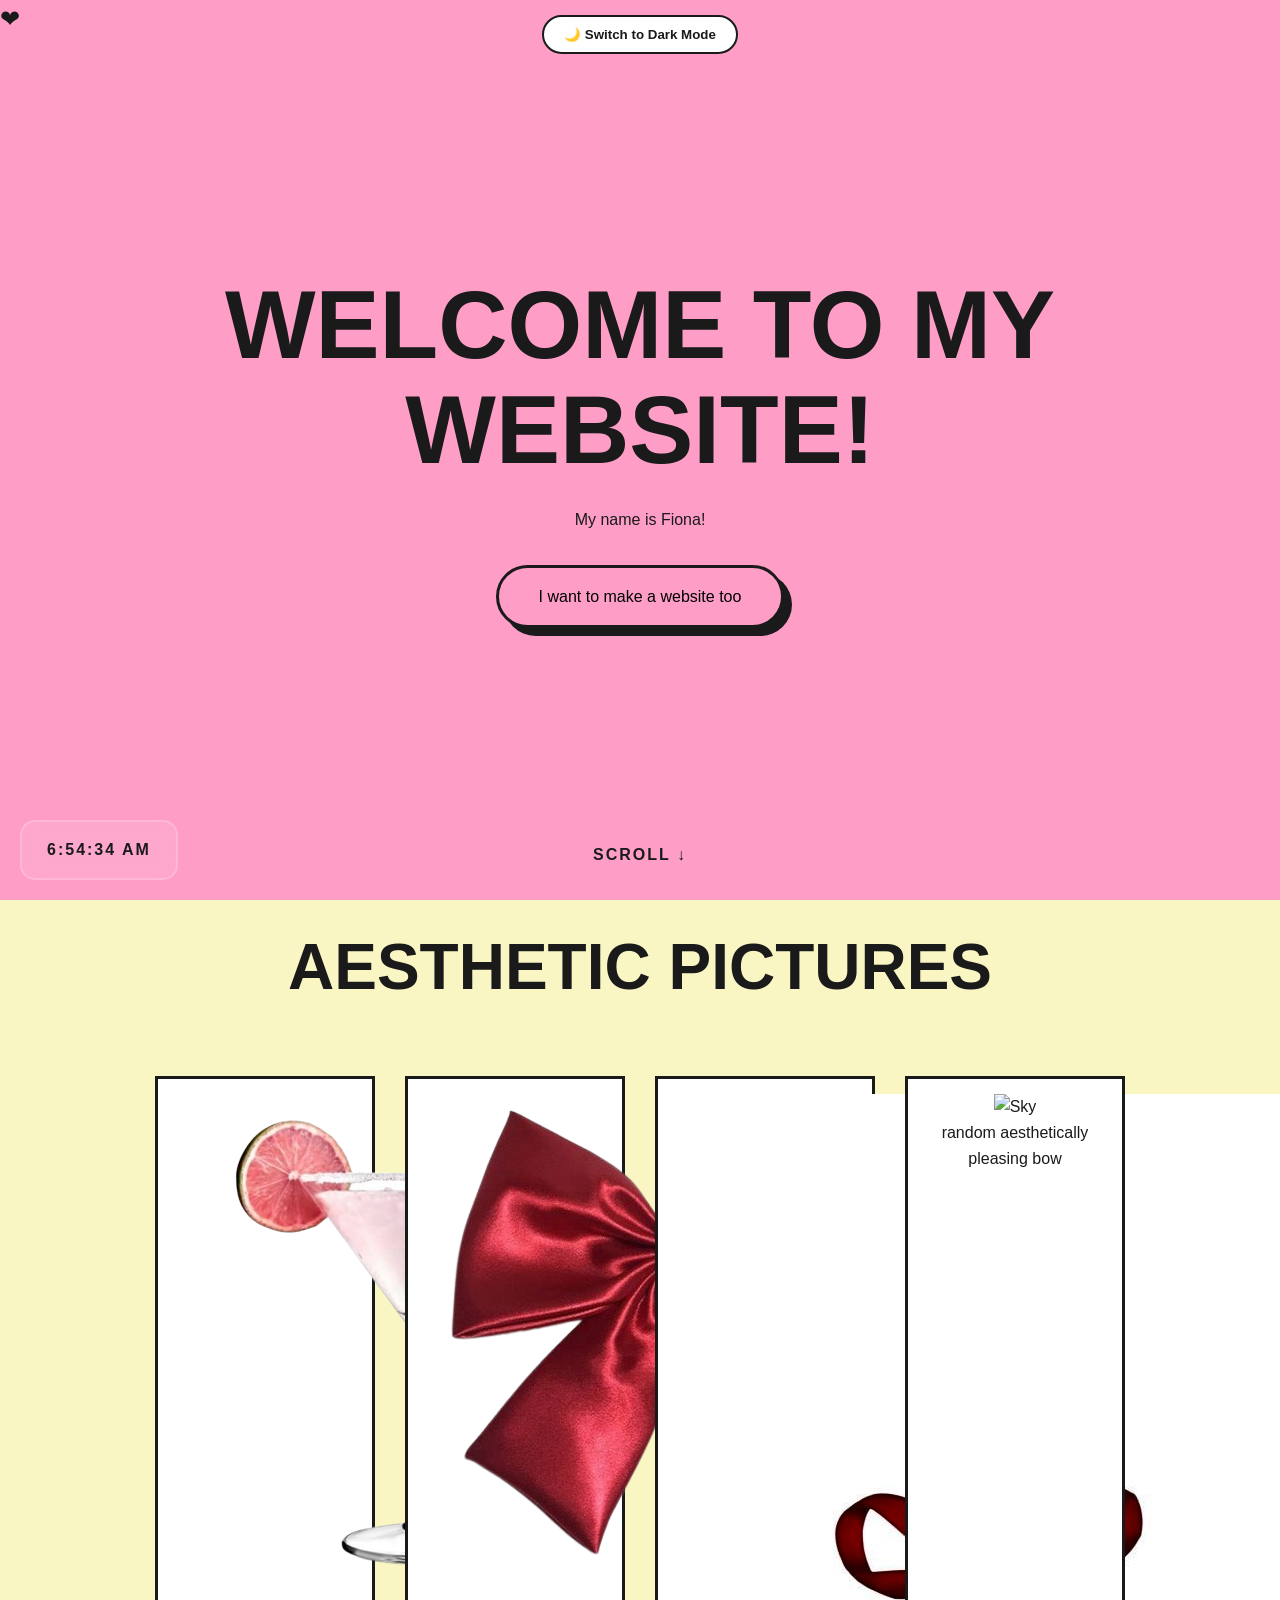
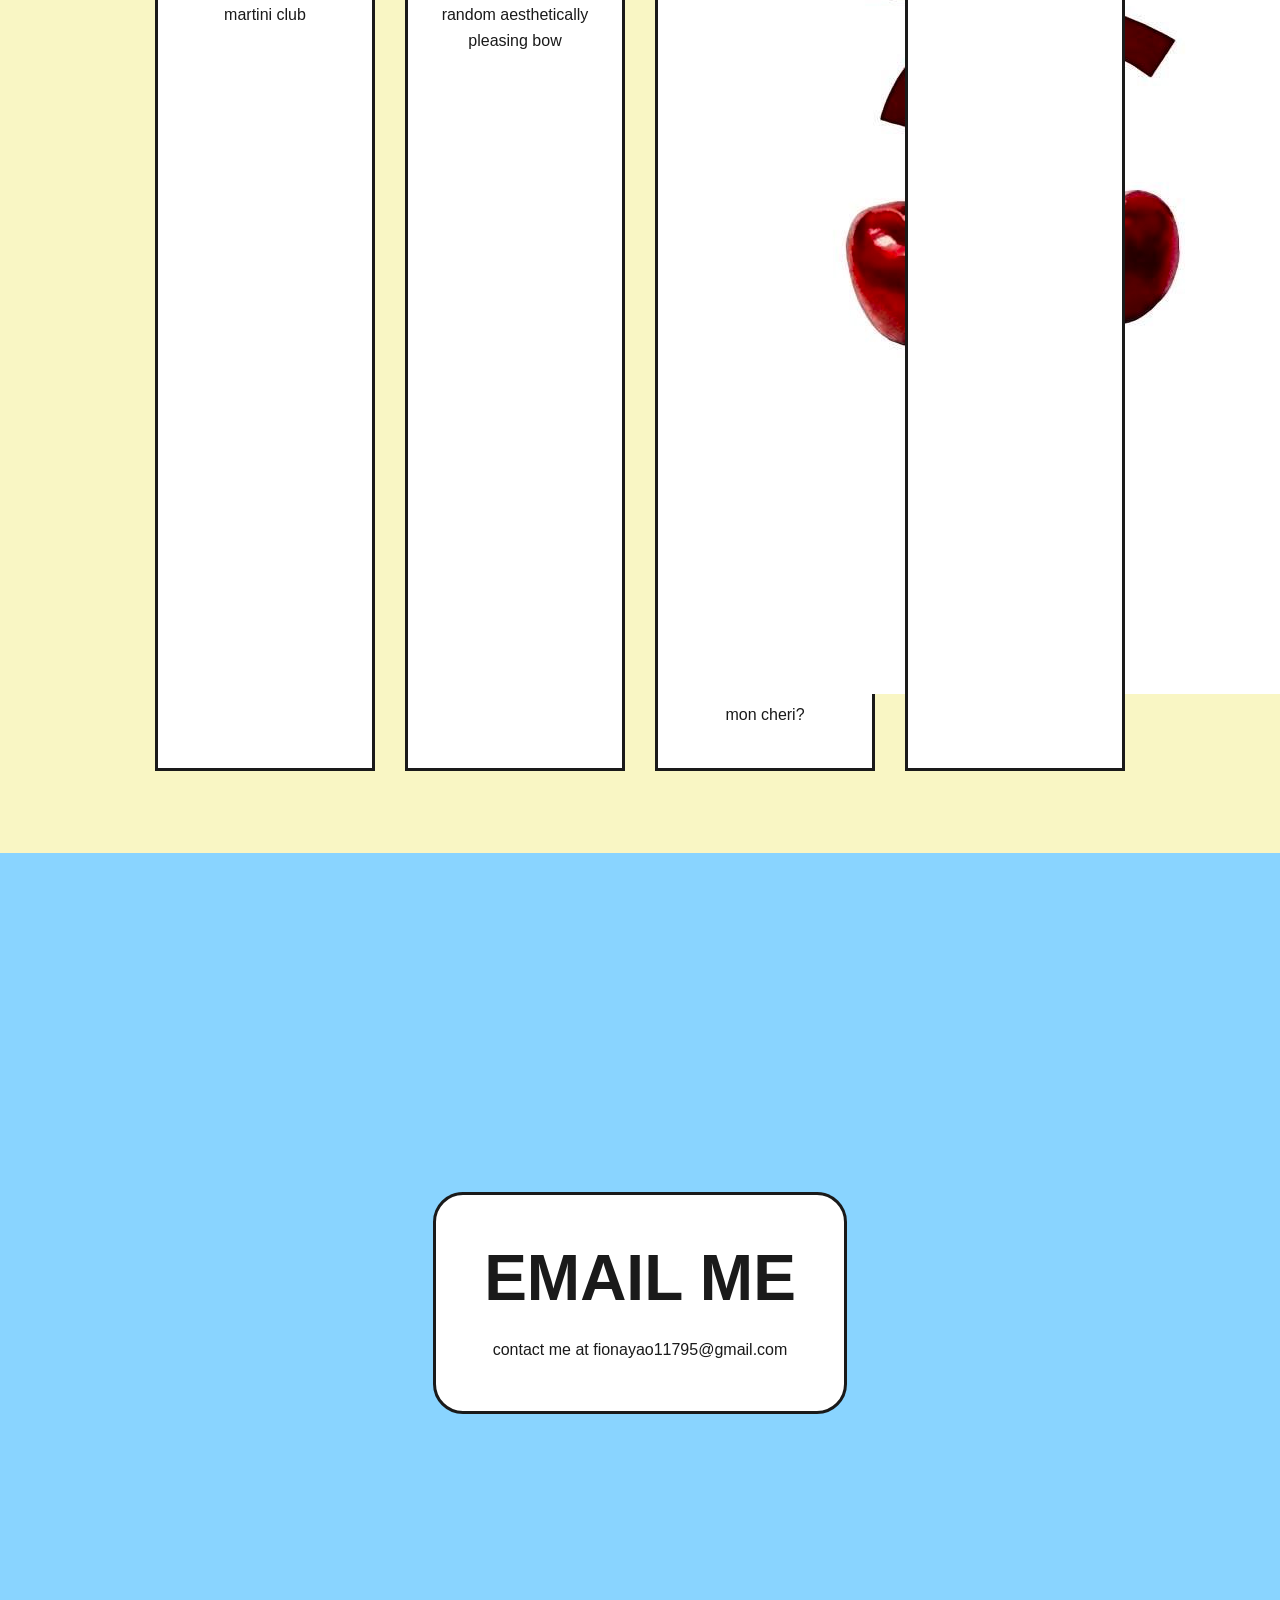
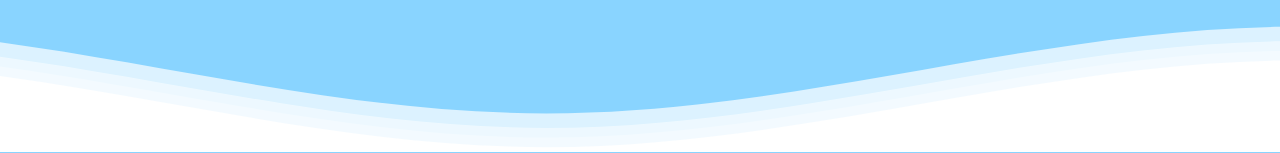
==== commit 785dd12e: "Update index.html" ====
--- a/index.html
+++ b/index.html
@@ -4,7 +4,7 @@
     <meta charset="UTF-8">
     <title>Fiona's Website</title>
     <link rel="stylesheet" href="style.css">
-    <link rel="icon" type="image/png" href="red_bow_nobg.png">
+    <link rel="icon" type="image/png" href="___9_-removebg-preview (2).png">
     <style>
     </style>
 </head>
@@ -25,7 +25,7 @@
       <div class="gallery-container">
     <!-- Polaroid 1 -->
     <div class="polaroid tilt-left">
-        <img src="martini.png" alt="Summer">
+        <img src="___9_-removebg-preview (2).png" alt="Summer">
         <p class="caption">martini club</p>
     </div>
 
@@ -37,23 +37,22 @@
 
     <!-- Polaroid 3 -->
     <div class="polaroid tilt-left">
-        <img src="flower.png" alt="Blue">
-        <p class="caption">i ❤︎ flowers</p>
+        <img src="_ (6).jpeg" alt="Blue">
+        <p class="caption">mon cheri?</p>
     </div>
 
-    <!-- Polaroid 4 -->
+     <!-- Polaroid 4 -->
     <div class="polaroid tilt-right">
-        <img src="fourcherries_maria.png" alt="Sky">
-        <p class="caption">cherries - maria</p>
-    </div>
-
+        <img src="fourcherries_maria_nobg.png" alt="Sky">
+        <p class="caption">random aesthetically pleasing bow</p>
+    </div>      
 </div>
     </section>
 
     <section id="next" class="bg-sky">
         <div class="floating-box">
             <h2>Email me</h2>
-            <p>contact me at fionayao11795@gmail.com for more polaroid photos or to make your own website!</p>
+            <p>contact me at fionayao11795@gmail.com</p>
         </div>
 
         <div class="ocean">
@@ -77,7 +76,7 @@
 
 toggleBtn.addEventListener('click', () => {
     body.classList.toggle('dark-mode');
-
+    
     // Update button text based on mode
     if (body.classList.contains('dark-mode')) {
         toggleBtn.innerText = "☀️ Switch to Light Mode";
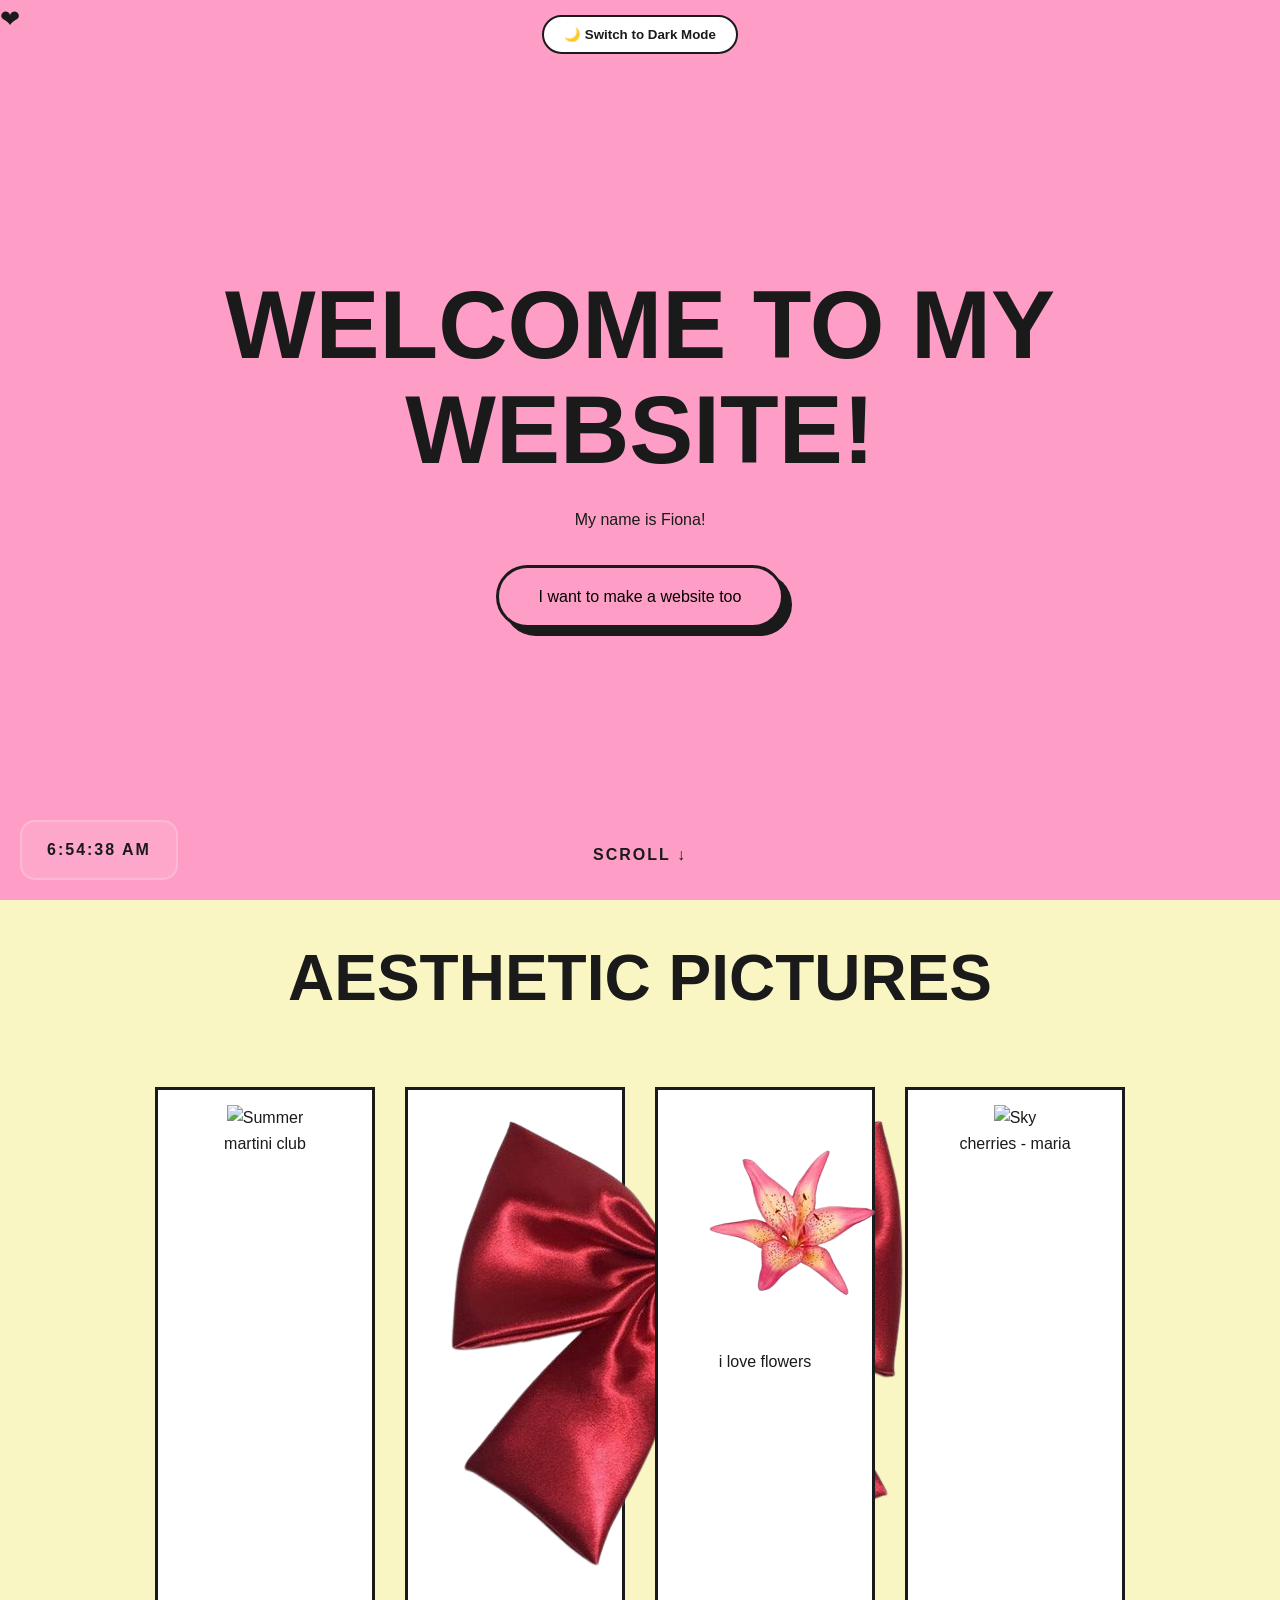
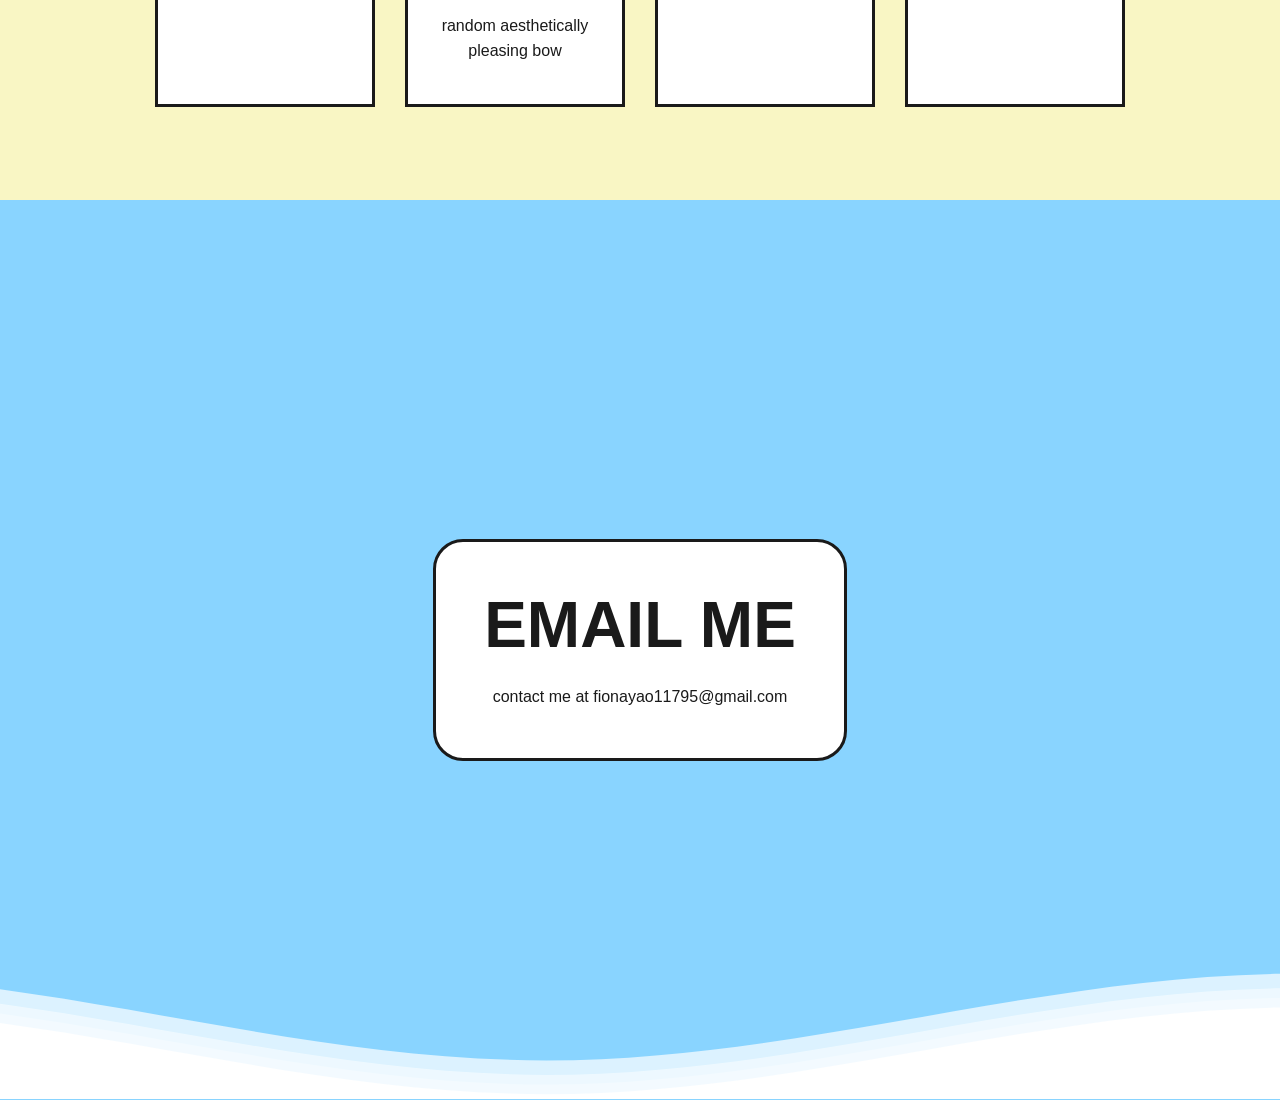
==== commit 0b7994dd: "Update index.html" ====
--- a/index.html
+++ b/index.html
@@ -4,7 +4,7 @@
     <meta charset="UTF-8">
     <title>Fiona's Website</title>
     <link rel="stylesheet" href="style.css">
-    <link rel="icon" type="image/png" href="___9_-removebg-preview (2).png">
+    <link rel="icon" type="image/png" href="martini.png">
     <style>
     </style>
 </head>
@@ -25,7 +25,7 @@
       <div class="gallery-container">
     <!-- Polaroid 1 -->
     <div class="polaroid tilt-left">
-        <img src="___9_-removebg-preview (2).png" alt="Summer">
+        <img src="martini.png" alt="Summer">
         <p class="caption">martini club</p>
     </div>
 
@@ -37,14 +37,14 @@
 
     <!-- Polaroid 3 -->
     <div class="polaroid tilt-left">
-        <img src="_ (6).jpeg" alt="Blue">
-        <p class="caption">mon cheri?</p>
+        <img src="flower.png" alt="Blue">
+        <p class="caption">i love flowers</p>
     </div>
 
      <!-- Polaroid 4 -->
     <div class="polaroid tilt-right">
         <img src="fourcherries_maria_nobg.png" alt="Sky">
-        <p class="caption">random aesthetically pleasing bow</p>
+        <p class="caption">cherries - maria</p>
     </div>      
 </div>
     </section>
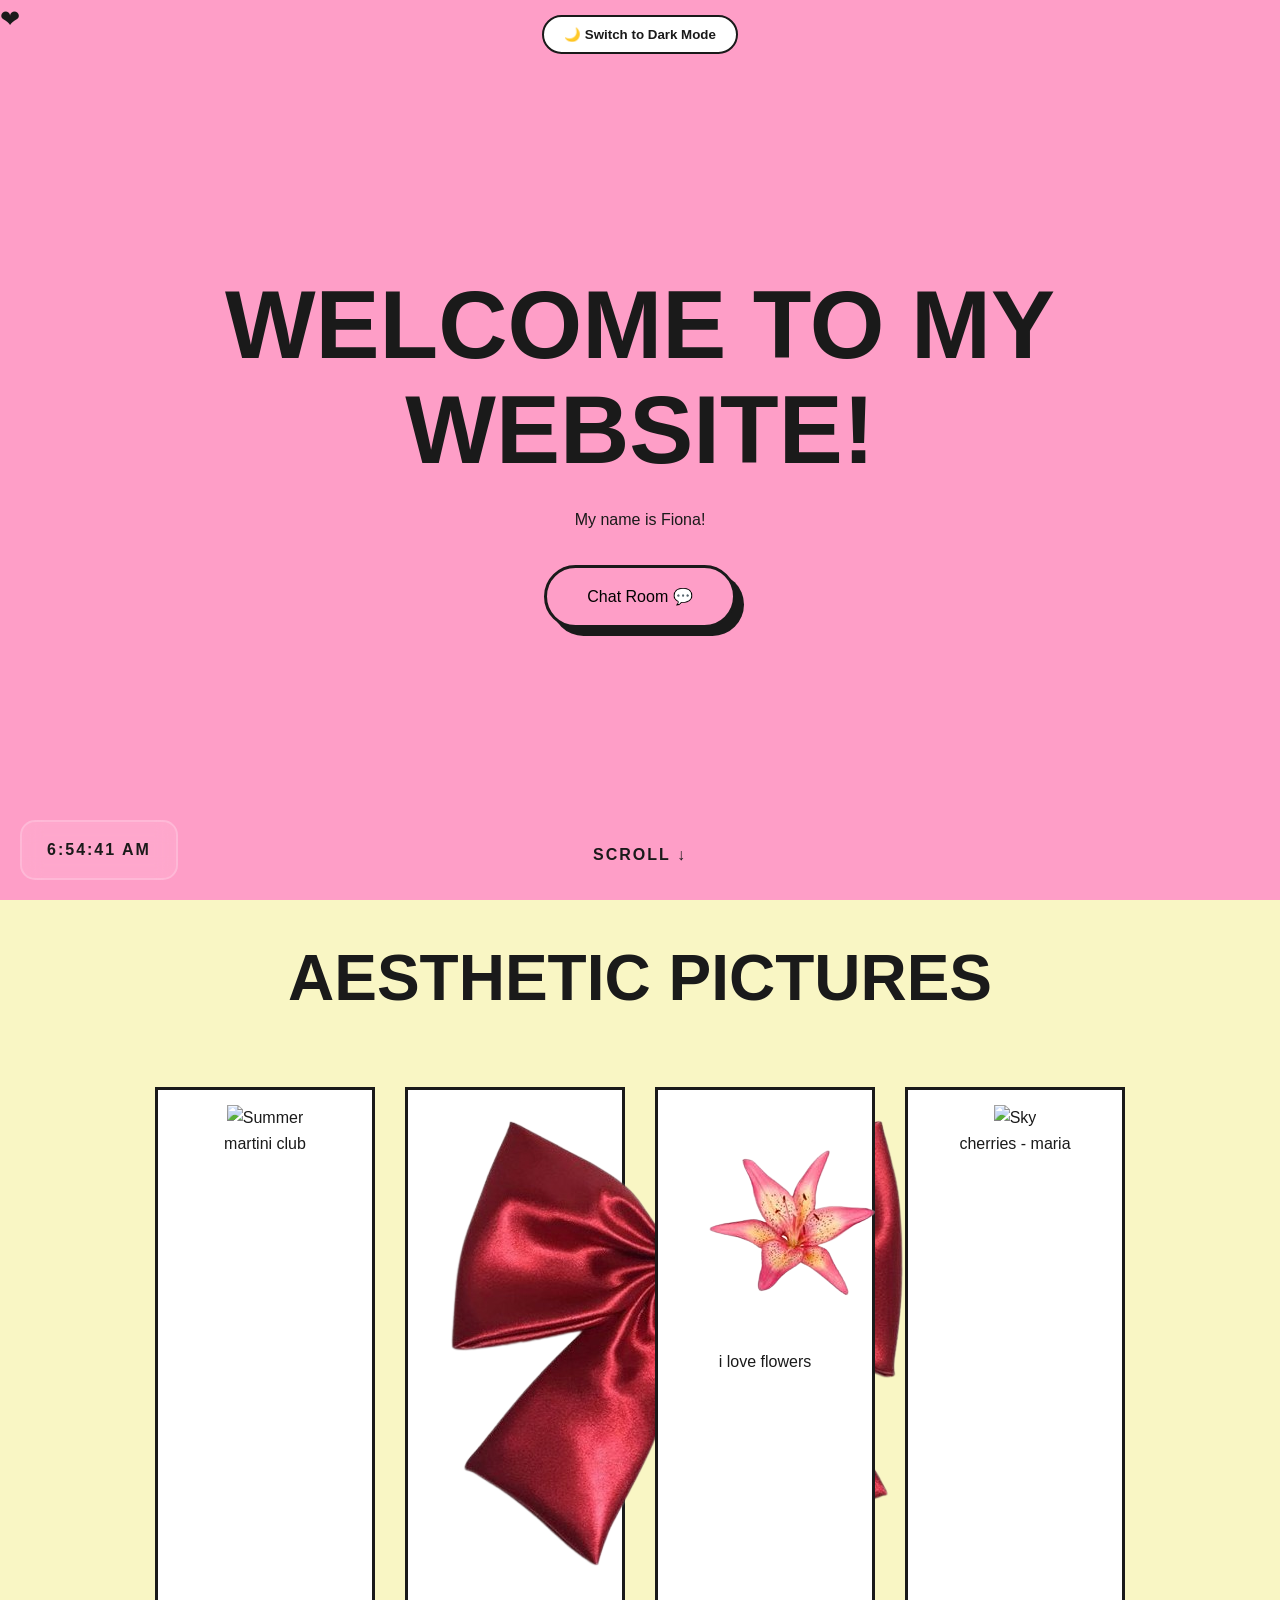
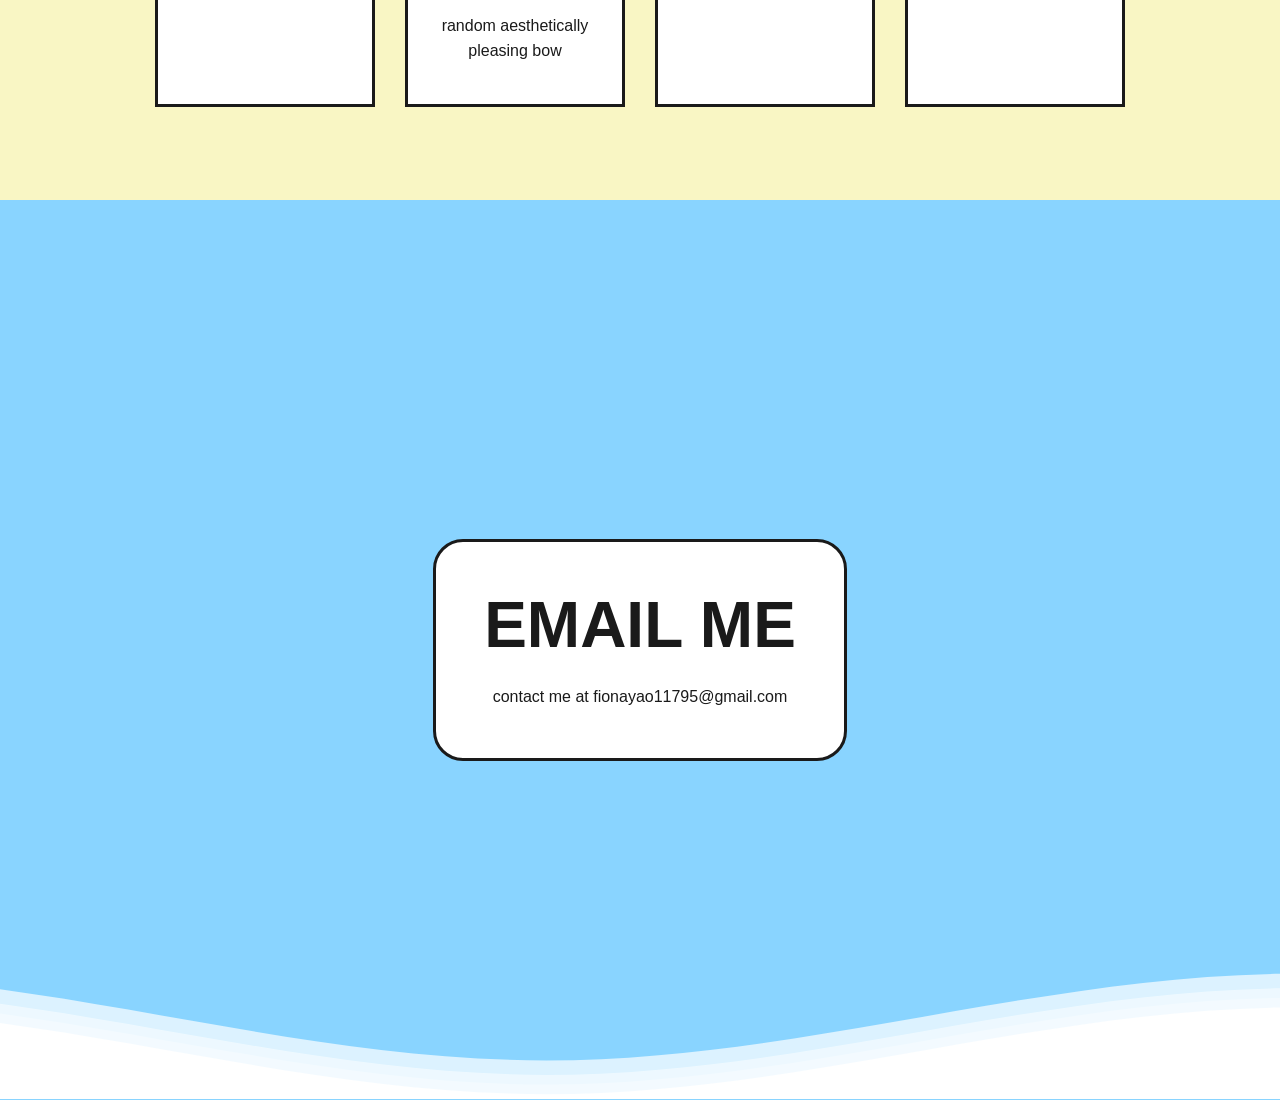
==== commit b9d0de46: "Update index.html" ====
--- a/index.html
+++ b/index.html
@@ -17,7 +17,7 @@
     <section class="bg-pink">
         <h1>Welcome to my website!</h1>
         <p>My name is Fiona!</p>
-        <a href="#next" class="btn" style="font-family: Verdana, Geneva, Tahoma, sans-serif;color: black;">I want to make a website too</a>
+        <a href="https://mcchickpea24.github.io/website/chat.html" class="btn" style="font-family: Verdana, Geneva, Tahoma, sans-serif;color: black;" target="_blank">Chat Room 💬</a>
         <div class="scroll-hint">SCROLL ↓</div>
     </section>
     <section>
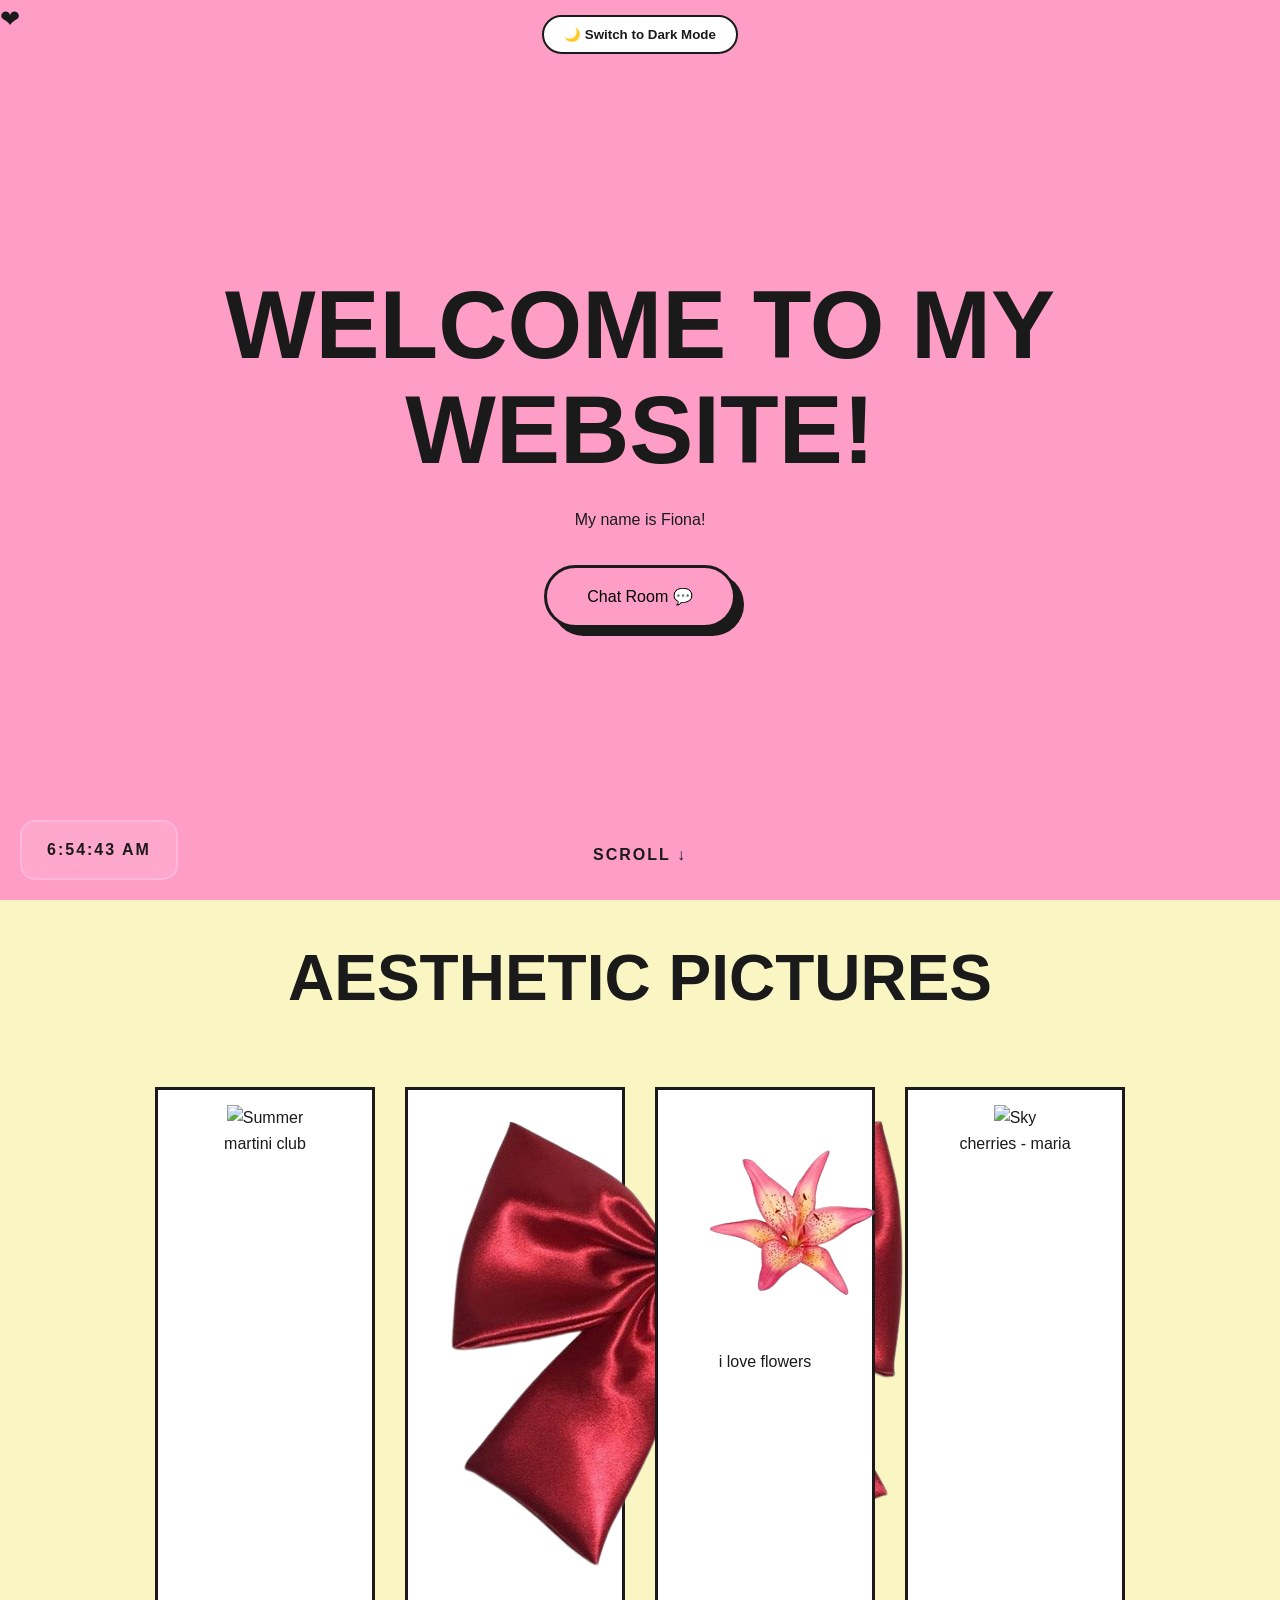
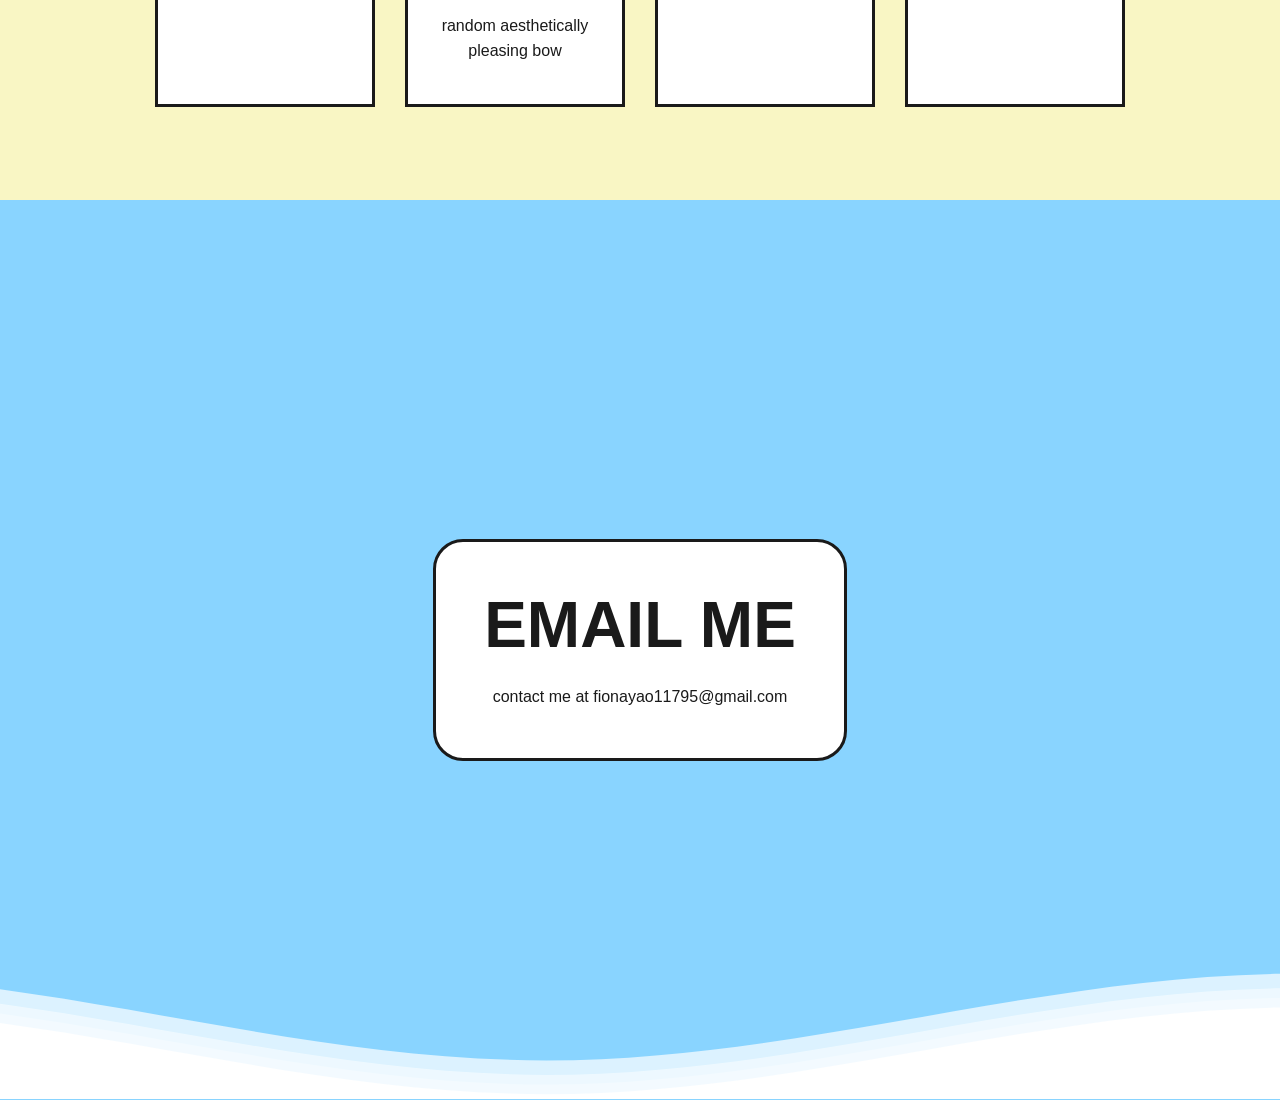
==== commit ff26ad6e: "Update index.html" ====
--- a/index.html
+++ b/index.html
@@ -17,7 +17,7 @@
     <section class="bg-pink">
         <h1>Welcome to my website!</h1>
         <p>My name is Fiona!</p>
-        <a href="https://mcchickpea24.github.io/website/chat.html" class="btn" style="font-family: Verdana, Geneva, Tahoma, sans-serif;color: black;" target="_blank">Chat Room 💬</a>
+        <a href="https://yummydiva.github.io/website/chat.html" class="btn" style="font-family: Verdana, Geneva, Tahoma, sans-serif;color: black;" target="_blank">Chat Room 💬</a>
         <div class="scroll-hint">SCROLL ↓</div>
     </section>
     <section>
